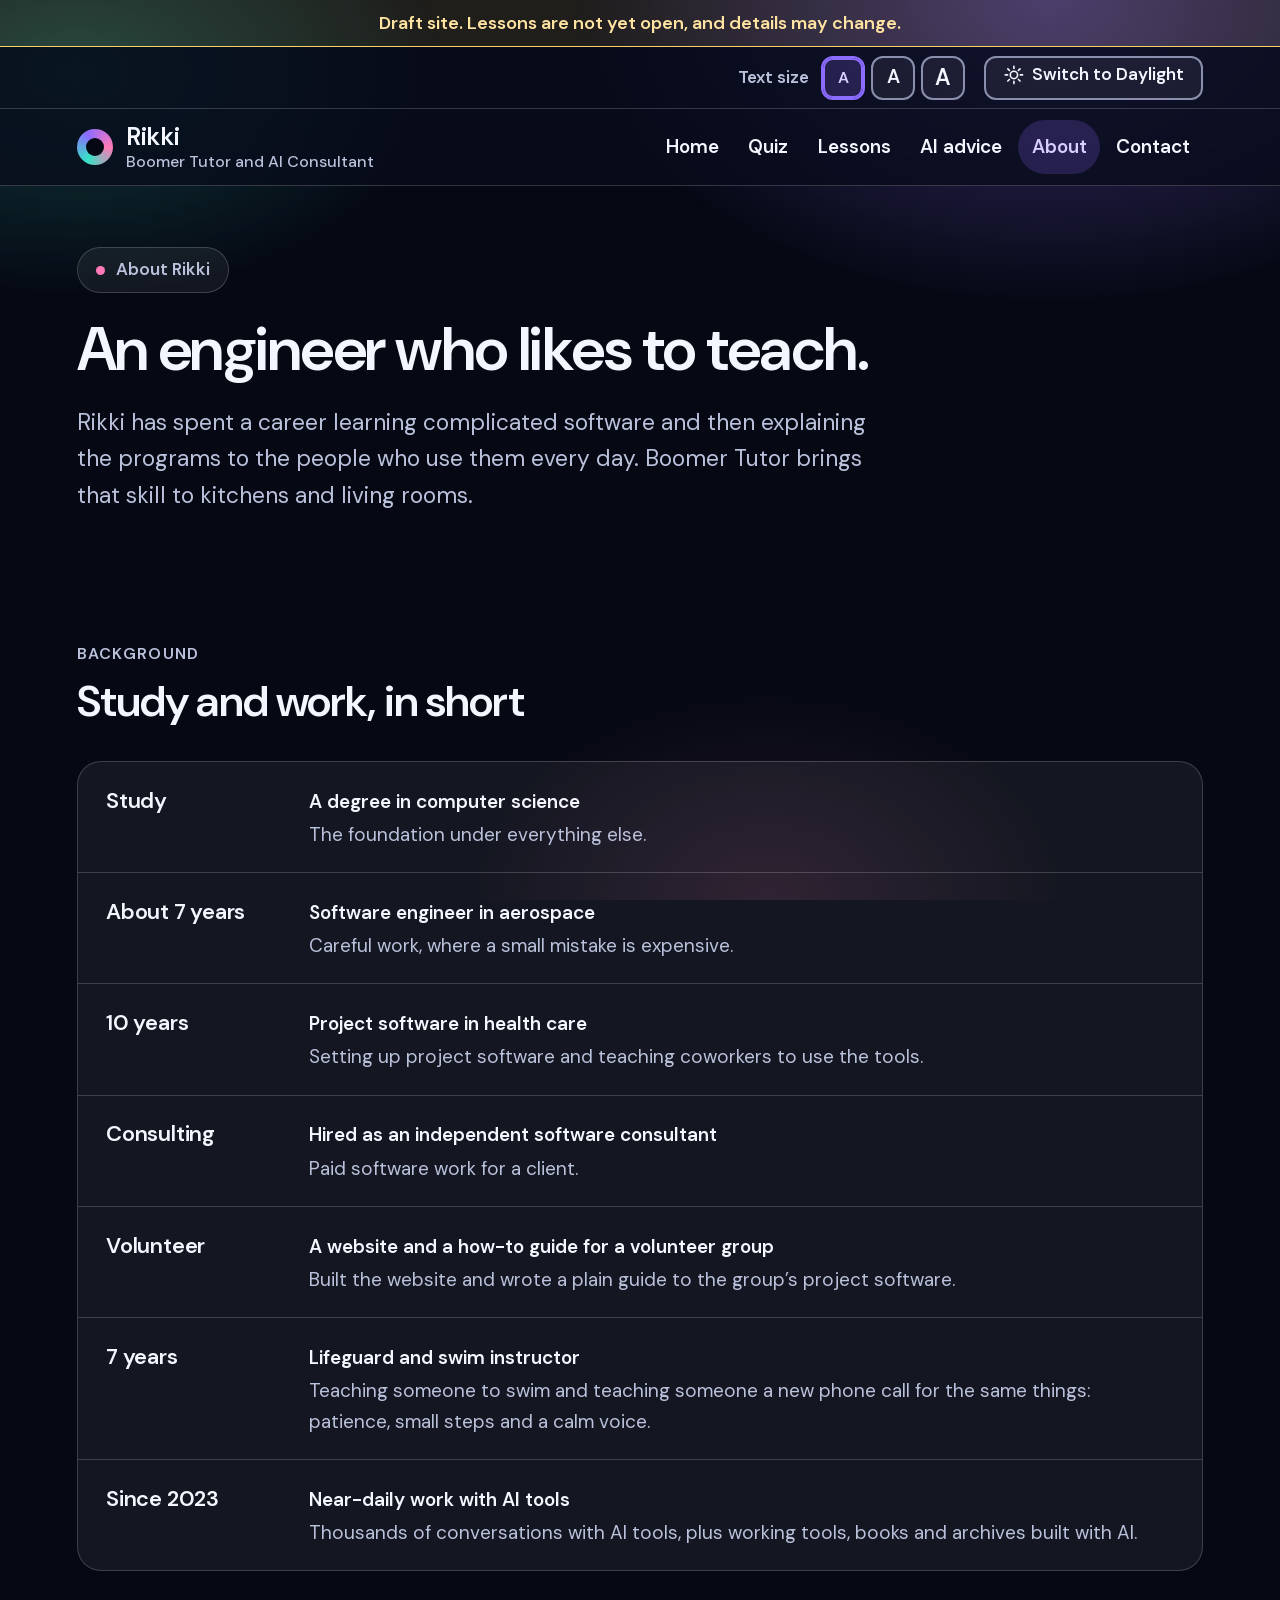
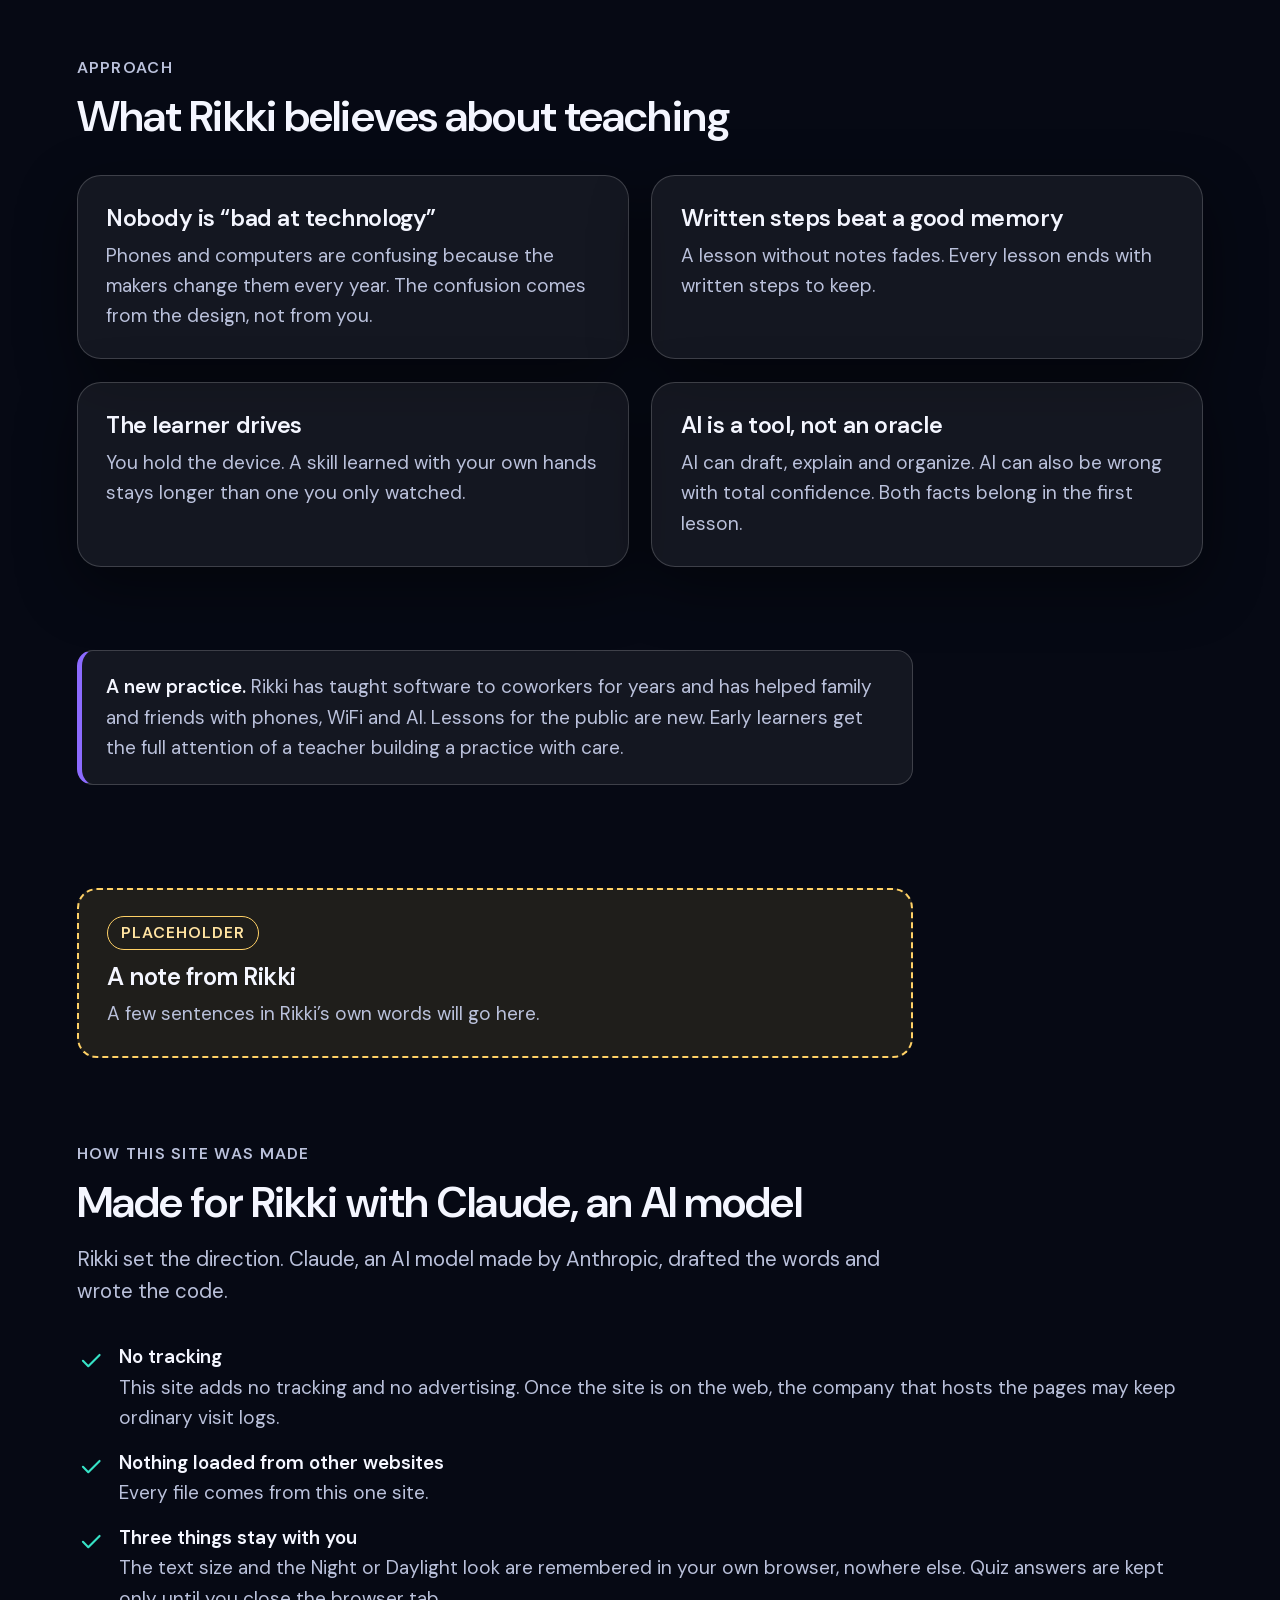
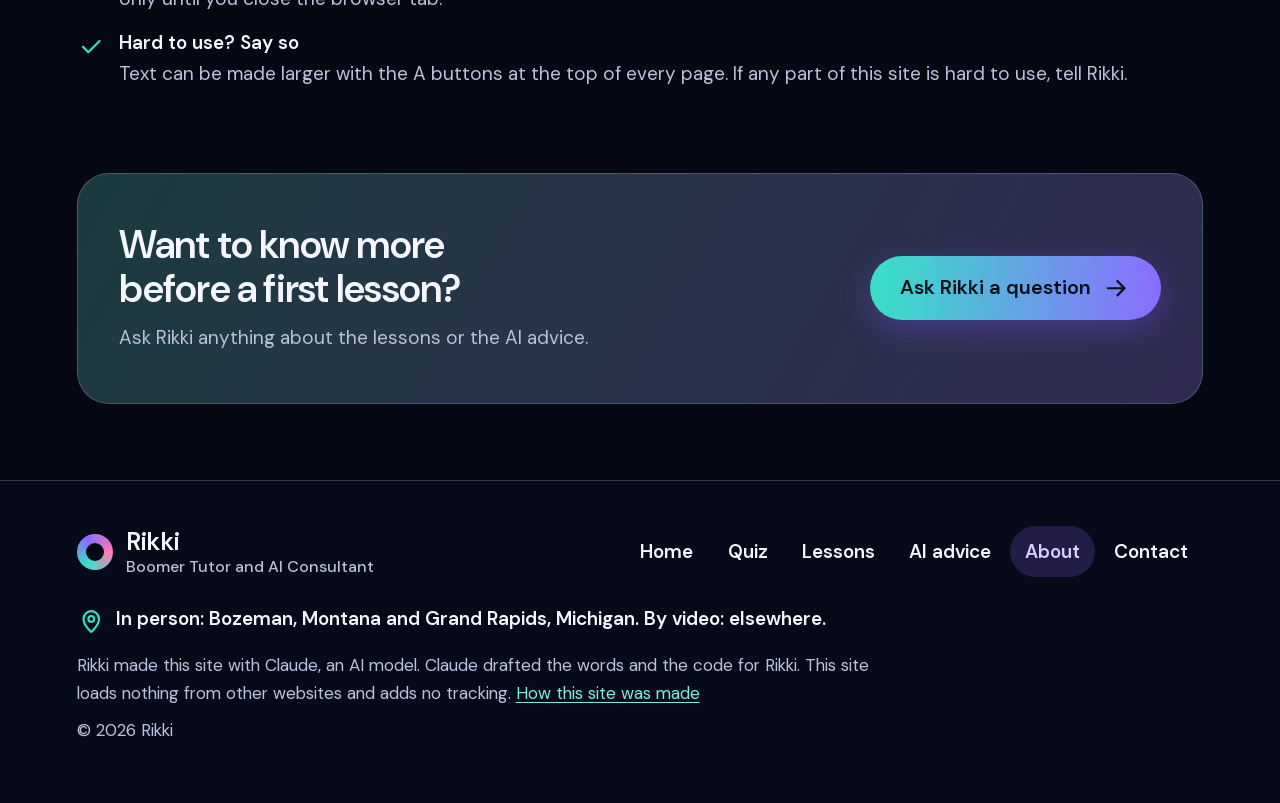
==== about.html @ 79a73625 "Publish the site Co-Authored-By: Claude Fable 5.2 <noreply@anthropic.com>" ====
<!doctype html>
<html lang="en" data-look="night" data-size="1">
<head>
<meta charset="utf-8">
<meta name="viewport" content="width=device-width, initial-scale=1">
<meta name="robots" content="noindex, nofollow">
<meta name="theme-color" content="#060914">
<title>About Rikki · Rikki: Boomer Tutor and AI Consultant</title>
<meta name="description" content="Rikki&#x27;s background: computer science, about seven years as a software engineer in aerospace, ten years with project software in health care, and near-daily work with AI tools since 2023.">
<link rel="icon" href="assets/icon.svg" type="image/svg+xml">
<link rel="stylesheet" href="assets/style.css">
<script>(function(){var r=document.documentElement;r.classList.add("js");try{var l=localStorage.getItem("bt-look"),s=localStorage.getItem("bt-size");if(l==="day"||l==="night")r.setAttribute("data-look",l);if(s==="2"||s==="3")r.setAttribute("data-size",s);}catch(e){}setTimeout(function(){if(!window.btReady||(document.getElementById("quiz")&&!window.btQuizReady)){r.classList.remove("js");}},3000);})();</script>
</head>
<body>
<a class="skip" href="#main">Skip to the main text</a>
<p class="draft-line">Draft site. Lessons are not yet open, and details may change.</p>
<div class="util">
  <div class="wrap">
    <div class="size" role="group" aria-label="Text size">
      <span class="size-cap" aria-hidden="true">Text size</span>
      <button type="button" data-size="1" aria-pressed="true">A<span class="vh"> normal text size</span></button>
      <button type="button" data-size="2" aria-pressed="false">A<span class="vh"> large text size</span></button>
      <button type="button" data-size="3" aria-pressed="false">A<span class="vh"> largest text size</span></button>
    </div>
    <button class="look" type="button">
      <span class="to-day"><svg class="icon" viewBox="0 0 24 24" aria-hidden="true" focusable="false"><circle cx="12" cy="12" r="4"/><path d="M12 2.5v2.5M12 19v2.5M2.5 12H5M19 12h2.5M5.3 5.3 7 7M17 17l1.7 1.7M5.3 18.7 7 17M17 7l1.7-1.7"/></svg><span>Switch to Daylight</span></span>
      <span class="to-night"><svg class="icon" viewBox="0 0 24 24" aria-hidden="true" focusable="false"><path d="M20 14.5A8.5 8.5 0 1 1 9.5 4 7 7 0 0 0 20 14.5z"/></svg><span>Switch to Night</span></span>
    </button>
  </div>
</div>
<header class="nav">
  <div class="wrap">
    <a class="mark" href="index.html"><i aria-hidden="true"></i><span>Rikki<small>Boomer Tutor and AI Consultant</small><span class="vh">, home page</span></span></a>
    <button class="menu-btn" type="button" aria-expanded="false" aria-controls="panel"><svg class="icon" viewBox="0 0 24 24" aria-hidden="true" focusable="false"><path d="M4 7h16M4 12h16M4 17h16"/></svg><span>Menu</span></button>
    <nav class="panel" id="panel" aria-label="Main">
      <a href="index.html">Home</a>
      <a href="quiz.html">Quiz</a>
      <a href="lessons.html">Lessons</a>
      <a href="ai.html">AI advice</a>
      <a href="about.html" aria-current="page">About</a>
      <a href="contact.html">Contact</a>
    </nav>
  </div>
</header>

<main id="main">
<section class="page-hero wrap">
  <span class="eyebrow"><b aria-hidden="true"></b>About Rikki</span>
  <h1>An engineer who likes to teach.</h1>
  <p class="lede">Rikki has spent a career learning complicated software and then explaining the programs to the people who use them every day. Boomer Tutor brings that skill to kitchens and living rooms.</p>
</section>

<section class="section wrap">
  <div class="head">
    <span class="kicker">Background</span>
    <h2>Study and work, in short</h2>
  </div>
  <ul class="rows">
    <li><b>Study</b><span><strong>A degree in computer science</strong>The foundation under everything else.</span></li>
    <li><b>About 7 years</b><span><strong>Software engineer in aerospace</strong>Careful work, where a small mistake is expensive.</span></li>
    <li><b>10 years</b><span><strong>Project software in health care</strong>Setting up project software and teaching coworkers to use the tools.</span></li>
    <li><b>Consulting</b><span><strong>Hired as an independent software consultant</strong>Paid software work for a client.</span></li>
    <li><b>Volunteer</b><span><strong>A website and a how-to guide for a volunteer group</strong>Built the website and wrote a plain guide to the group’s project software.</span></li>
    <li><b>7 years</b><span><strong>Lifeguard and swim instructor</strong>Teaching someone to swim and teaching someone a new phone call for the same things: patience, small steps and a calm voice.</span></li>
    <li><b>Since 2023</b><span><strong>Near-daily work with AI tools</strong>Thousands of conversations with AI tools, plus working tools, books and archives built with AI.</span></li>
  </ul>
</section>

<section class="section wrap">
  <div class="head">
    <span class="kicker">Approach</span>
    <h2>What Rikki believes about teaching</h2>
  </div>
  <div class="grid g2">
    <div class="card"><h3>Nobody is “bad at technology”</h3><p>Phones and computers are confusing because the makers change them every year. The confusion comes from the design, not from you.</p></div>
    <div class="card"><h3>Written steps beat a good memory</h3><p>A lesson without notes fades. Every lesson ends with written steps to keep.</p></div>
    <div class="card"><h3>The learner drives</h3><p>You hold the device. A skill learned with your own hands stays longer than one you only watched.</p></div>
    <div class="card"><h3>AI is a tool, not an oracle</h3><p>AI can draft, explain and organize. AI can also be wrong with total confidence. Both facts belong in the first lesson.</p></div>
  </div>
</section>

<section class="section wrap">
  <p class="note"><strong>A new practice.</strong> Rikki has taught software to coworkers for years and has helped family and friends with phones, WiFi and AI. Lessons for the public are new. Early learners get the full attention of a teacher building a practice with care.</p>
</section>

<section class="section wrap">
  <div class="placeholder">
    <span class="tag">Placeholder</span>
    <h2>A note from Rikki</h2>
    <p>A few sentences in Rikki’s own words will go here.</p>
  </div>
</section>

<section class="section wrap" id="made">
  <div class="head">
    <span class="kicker">How this site was made</span>
    <h2>Made for Rikki with Claude, an AI model</h2>
    <p>Rikki set the direction. Claude, an AI model made by Anthropic, drafted the words and wrote the code.</p>
  </div>
  <ul class="ticks">
    <li><svg class="icon" viewBox="0 0 24 24" aria-hidden="true" focusable="false"><path d="m5 12.5 4.5 4.5L19 7.5"/></svg><div><strong>No tracking</strong><span>This site adds no tracking and no advertising. Once the site is on the web, the company that hosts the pages may keep ordinary visit logs.</span></div></li>
    <li><svg class="icon" viewBox="0 0 24 24" aria-hidden="true" focusable="false"><path d="m5 12.5 4.5 4.5L19 7.5"/></svg><div><strong>Nothing loaded from other websites</strong><span>Every file comes from this one site.</span></div></li>
    <li><svg class="icon" viewBox="0 0 24 24" aria-hidden="true" focusable="false"><path d="m5 12.5 4.5 4.5L19 7.5"/></svg><div><strong>Three things stay with you</strong><span>The text size and the Night or Daylight look are remembered in your own browser, nowhere else. Quiz answers are kept only until you close the browser tab.</span></div></li>
    <li><svg class="icon" viewBox="0 0 24 24" aria-hidden="true" focusable="false"><path d="m5 12.5 4.5 4.5L19 7.5"/></svg><div><strong>Hard to use? Say so</strong><span>Text can be made larger with the A buttons at the top of every page. If any part of this site is hard to use, tell Rikki.</span></div></li>
  </ul>
</section>

<section class="wrap">
  <div class="band">
    <div>
      <h2>Want to know more before a first lesson?</h2>
      <p>Ask Rikki anything about the lessons or the AI advice.</p>
    </div>
    <a class="btn primary" href="contact.html">Ask Rikki a question <svg class="icon" viewBox="0 0 24 24" aria-hidden="true" focusable="false"><path d="M5 12h14M13 6l6 6-6 6"/></svg></a>
  </div>
</section>
</main>

<footer class="foot">
  <div class="wrap">
    <div class="foot-top">
      <a class="mark" href="index.html"><i aria-hidden="true"></i><span>Rikki<small>Boomer Tutor and AI Consultant</small><span class="vh">, home page</span></span></a>
      <nav aria-label="Footer">
        <a href="index.html">Home</a>
        <a href="quiz.html">Quiz</a>
        <a href="lessons.html">Lessons</a>
        <a href="ai.html">AI advice</a>
        <a href="about.html" aria-current="page">About</a>
        <a href="contact.html">Contact</a>
      </nav>
    </div>
    <p class="places"><svg class="icon" viewBox="0 0 24 24" aria-hidden="true" focusable="false"><path d="M12 21s-6.5-5.6-6.5-11a6.5 6.5 0 0 1 13 0c0 5.4-6.5 11-6.5 11z"/><circle cx="12" cy="10" r="2.4"/></svg><span>In person: Bozeman, Montana and Grand Rapids, Michigan. By video: elsewhere.</span></p>
    <p class="made">Rikki made this site with Claude, an AI model. Claude drafted the words and the code for Rikki.
    This site loads nothing from other websites and adds no tracking. <a href="about.html#made">How this site was made</a></p>
    <p class="made">&copy; 2026 Rikki</p>
  </div>
</footer>
<script src="assets/site.js"></script>
</body>
</html>
---- assets/style.css ----
/* Rikki: Boomer Tutor and AI Consultant. Written by Claude for Rikki, 2026-11-16; reworked after the review of the same day.
   The DM Sans file holds weights 400 to 600; the Source Serif 4 file holds 400 to 700. No rule asks for more. */
@font-face{font-family:"DM Sans";src:url("fonts/dm-sans.woff") format("woff");font-weight:400 600;font-display:swap}
@font-face{font-family:"Source Serif 4";src:url("fonts/source-serif-4.woff") format("woff");font-weight:400 700;font-display:swap}

*{box-sizing:border-box}
/* Percent, not pixels: the reader's own browser text setting still counts. 118.75% of 16 is 19. */
html{font-size:118.75%;-webkit-text-size-adjust:100%}
html[data-size="2"]{font-size:137.5%}
html[data-size="3"]{font-size:156.25%}

/* Night look (opens first) */
html[data-look="night"]{
  --bg:#060914;--ink:#F4F6FF;--muted:#BAC1DB;--card:rgba(255,255,255,.06);--card2:rgba(255,255,255,.10);
  --solid:#0E1328;--line:rgba(255,255,255,.18);--edge:#8A90AB;--acc1:#36E2C6;--acc2:#8C6BFF;--acc3:#FF7AB8;--btn-ink:#06101A;
  --link:#7FEBDA;--chip:rgba(140,107,255,.20);--chip-ink:#D9CFFF;
  --wash:radial-gradient(60% 55% at 82% 0%,rgba(140,107,255,.38),transparent 62%),
         radial-gradient(48% 42% at 6% 8%,rgba(54,226,198,.22),transparent 60%),
         radial-gradient(40% 40% at 60% 100%,rgba(255,122,184,.12),transparent 60%);
  --shadow:0 20px 60px rgba(0,0,0,.45);--nav:rgba(8,12,28,.78);--focus:#FFD166;
  --warn-bg:rgba(255,209,102,.10);--warn-line:#FFD166;--warn-ink:#FFE3A1;
  --alert-bg:rgba(255,122,184,.12);--alert-line:#FF7AB8;
  color-scheme:dark;
}
/* Daylight look */
html[data-look="day"]{
  --bg:#F5F6FB;--ink:#0C1126;--muted:#454C6B;--card:#FFFFFF;--card2:#FFFFFF;
  --solid:#FFFFFF;--line:#D5DAEA;--edge:#6B7392;--acc1:#1F4DFF;--acc2:#7A3DFF;--acc3:#00857A;--btn-ink:#FFFFFF;
  --link:#1F3FD6;--chip:#ECE8FF;--chip-ink:#4A22B8;
  --wash:radial-gradient(60% 55% at 86% -6%,rgba(122,61,255,.20),transparent 62%),
         radial-gradient(46% 42% at 4% 0%,rgba(31,77,255,.14),transparent 60%),
         radial-gradient(40% 40% at 55% 100%,rgba(0,133,122,.10),transparent 60%);
  --shadow:0 18px 50px rgba(28,39,90,.12);--nav:rgba(255,255,255,.86);--focus:#B4004E;
  --warn-bg:#FFF6DA;--warn-line:#8F6A00;--warn-ink:#5C4300;
  --alert-bg:#FFECF3;--alert-line:#B4004E;
  color-scheme:light;
}

body{margin:0;min-height:100vh;display:flex;flex-direction:column;font-family:"DM Sans",system-ui,-apple-system,"Segoe UI",Roboto,sans-serif;
  font-synthesis:style;color:var(--ink);background:var(--bg);line-height:1.6;-webkit-font-smoothing:antialiased;overflow-wrap:break-word}
/* The coloured glow sits on a layer of its own, pinned to the window. This works on iPhones and iPads too. */
body::before{content:"";position:fixed;top:0;right:0;bottom:0;left:0;z-index:-1;background:var(--wash);pointer-events:none}
main{flex:1 0 auto}
img,svg{max-width:100%}
a{color:var(--link);text-underline-offset:.18em;text-decoration-thickness:.08em}
a:hover{text-decoration-thickness:.14em}
:focus{outline:3px solid var(--focus);outline-offset:3px;border-radius:8px}
:focus:not(:focus-visible){outline:none}
:focus-visible{outline:3px solid var(--focus);outline-offset:3px;border-radius:8px}
h1,h2,h3,h4{letter-spacing:-.02em;line-height:1.15;margin:0;font-weight:600;text-wrap:balance}
b,strong{font-weight:600}
p{margin:0 0 1rem}
ul,ol{margin:0;padding:0}
.wrap{width:100%;max-width:1180px;margin:0 auto;padding-left:1.4rem;padding-right:1.4rem}
.icon{width:1.5rem;height:1.5rem;fill:none;stroke:currentColor;stroke-width:1.8;stroke-linecap:round;stroke-linejoin:round;flex:none}
.vh{position:absolute;width:1px;height:1px;margin:-1px;padding:0;overflow:hidden;clip:rect(0 0 0 0);white-space:nowrap;border:0}
.skip{position:absolute;left:-999px;top:0;background:var(--solid);color:var(--ink);padding:.8rem 1.2rem;border-radius:0 0 12px 0;z-index:20;font-weight:600}
.skip:focus{left:0}
/* Gradient words. The plain colour comes first, so the words survive wherever the gradient cannot be drawn. */
.grad{color:var(--acc2)}
@supports ((-webkit-background-clip:text) or (background-clip:text)){
  .grad{background:linear-gradient(95deg,var(--acc1),var(--acc2) 55%,var(--acc3));-webkit-background-clip:text;background-clip:text;color:transparent}
}

/* Draft line, shown while Rikki has not yet read and approved the words. Remove the line in build.py to drop the strip. */
.draft-line{margin:0;text-align:center;font-weight:600;font-size:.95rem;padding:.45rem 1rem;background:var(--warn-bg);color:var(--warn-ink);border-bottom:1px solid var(--warn-line)}

/* Top strip: text size and look. Always in view at the top of every page, on every device. */
.util{border-bottom:1px solid var(--line);background:var(--nav)}
.util .wrap{display:flex;align-items:center;justify-content:flex-end;gap:.5rem 1rem;flex-wrap:wrap;padding-top:.45rem;padding-bottom:.45rem}
html:not(.js) .util{display:none}
.size{display:flex;align-items:center;gap:.3rem}
.size-cap{font-size:.9rem;font-weight:600;color:var(--muted);margin-right:.35rem}
.size button,.look,.menu-btn{font:inherit;font-weight:600;color:var(--ink);background:var(--card);border:2px solid var(--edge);border-radius:12px;min-width:44px;min-height:44px;cursor:pointer}
.size button:nth-of-type(1){font-size:.84rem}.size button:nth-of-type(2){font-size:1rem}.size button:nth-of-type(3){font-size:1.18rem}
.size button[aria-pressed="true"]{border-color:var(--acc2);box-shadow:0 0 0 2px var(--acc2) inset;background:var(--chip);color:var(--chip-ink)}
.look{padding:0 .9rem;font-size:.9rem}
.look>span{display:none;align-items:center;gap:.4rem}
.look .icon,.menu-btn .icon{width:1.15rem;height:1.15rem}
html[data-look="night"] .look .to-day,html[data-look="day"] .look .to-night{display:inline-flex}

/* Header with the name and the menu */
header.nav{z-index:10;background:var(--nav);border-bottom:1px solid var(--line)}
header.nav .wrap{display:flex;align-items:center;gap:.6rem 1rem;min-height:76px;flex-wrap:wrap;padding-top:.5rem;padding-bottom:.5rem}
.mark{display:flex;align-items:center;gap:.7rem;font-weight:600;font-size:1.3rem;text-decoration:none;color:var(--ink);letter-spacing:-.01em;line-height:1.1}
.mark i{width:36px;height:36px;border-radius:50%;background:var(--acc2);background:conic-gradient(from 210deg,var(--acc1),var(--acc2),var(--acc3),var(--acc1));display:block;position:relative;flex:none}
.mark i::after{content:"";position:absolute;top:9px;right:9px;bottom:9px;left:9px;border-radius:50%;background:var(--bg)}
.mark small{display:block;font-size:.84rem;font-weight:500;color:var(--muted);letter-spacing:0;margin-top:.15rem}
.menu-btn{display:none;margin-left:auto;padding:0 .9rem;align-items:center;gap:.45rem;font-size:1rem}
.panel{margin-left:auto;display:flex;gap:.15rem;flex-wrap:wrap}
.panel a{text-decoration:none;color:var(--ink);font-weight:600;padding:.6rem .7rem;border-radius:999px;min-height:44px;display:inline-flex;align-items:center}
.panel a:hover{background:var(--card2);box-shadow:inset 0 0 0 1px var(--line)}
.panel a[aria-current="page"]{background:var(--chip);color:var(--chip-ink)}
/* The header stays pinned only on wide, tall screens. On phones and tablets the header scrolls with the page,
   so an open menu can always be scrolled to the end. */
@media (min-width:941px) and (min-height:521px){
  html{scroll-padding-top:6rem}
  header.nav{position:-webkit-sticky;position:sticky;top:0;backdrop-filter:blur(14px);-webkit-backdrop-filter:blur(14px)}
}

/* Buttons */
.btn{display:inline-flex;align-items:center;gap:.55rem;min-height:58px;padding:.85rem 1.6rem;border-radius:999px;font-weight:600;font-size:1.05rem;text-decoration:none;color:var(--ink);transition:transform .15s ease,box-shadow .15s ease}
.btn.primary{background:var(--acc2);background:linear-gradient(95deg,var(--acc1),var(--acc2));color:var(--btn-ink);box-shadow:0 10px 30px rgba(120,90,255,.32)}
.btn.ghost{border:2px solid var(--edge);background:var(--card)}
.cta{display:flex;gap:.9rem;flex-wrap:wrap}
@media (hover:hover){.btn:hover{transform:translateY(-2px)}}

/* Home hero */
.hero{display:grid;grid-template-columns:1.15fr .85fr;gap:2.5rem;align-items:center;padding-top:3.4rem;padding-bottom:3rem}
.hero>*{min-width:0}
.eyebrow{display:inline-flex;gap:.6rem;align-items:center;font-size:.9rem;font-weight:600;color:var(--muted);border:1px solid var(--line);background:var(--card);padding:.45rem .95rem;border-radius:999px}
.eyebrow b{width:9px;height:9px;border-radius:50%;background:var(--acc3);flex:none}
.hero h1{font-size:clamp(2.5rem,6vw,4.5rem);line-height:1.04;letter-spacing:-.03em;margin:1.3rem 0 1.1rem}
.lede{font-size:1.2rem;color:var(--muted);max-width:36rem;margin:0 0 1.9rem}
.proof{display:grid;grid-template-columns:repeat(3,minmax(0,1fr));gap:1.4rem;margin-top:2.3rem;list-style:none;max-width:38rem}
.proof li{font-size:.9rem;color:var(--muted);line-height:1.35}
.proof strong{display:block;font-size:1.6rem;color:var(--ink);letter-spacing:-.02em;line-height:1.1;margin-bottom:.2rem}
.orbit{width:100%;max-width:520px;justify-self:center}
.orbit .ring{fill:none;stroke:var(--edge);stroke-width:1.5;opacity:.7}
.orbit .pill rect{fill:var(--solid);stroke:var(--edge);stroke-width:1.5}
.orbit .pill text{fill:var(--ink);font:600 23px "DM Sans",system-ui,sans-serif;text-anchor:middle;dominant-baseline:central}
.orbit .you text{fill:var(--btn-ink);font:600 26px "DM Sans",system-ui,sans-serif;text-anchor:middle;dominant-baseline:central}
html[data-look="day"] .orbit .pill rect{filter:drop-shadow(0 6px 14px rgba(28,39,90,.12))}

/* Inner page hero */
.page-hero{padding-top:3.2rem;padding-bottom:1.6rem}
.page-hero h1{font-size:clamp(2.1rem,4.8vw,3.4rem);letter-spacing:-.025em;margin:1.1rem 0 1rem;max-width:24ch}
.page-hero .lede{max-width:42rem}

/* Sections */
.section{padding-top:3.2rem;padding-bottom:1.2rem}
.head{max-width:44rem;margin-bottom:1.8rem}
.kicker{font-weight:600;letter-spacing:.08em;text-transform:uppercase;font-size:.84rem;color:var(--muted);display:block;margin-bottom:.55rem}
.head h2{font-size:clamp(1.7rem,3.4vw,2.4rem)}
.head p{color:var(--muted);font-size:1.08rem;margin:.8rem 0 0}

.grid{display:grid;gap:1.2rem;list-style:none}
.g2{grid-template-columns:repeat(2,minmax(0,1fr))}
.g3{grid-template-columns:repeat(3,minmax(0,1fr))}
.g4{grid-template-columns:repeat(4,minmax(0,1fr))}
.card{position:relative;border:1px solid var(--line);background:var(--card);border-radius:24px;padding:1.5rem 1.5rem 1.4rem;box-shadow:var(--shadow)}
.card h3{font-size:1.22rem;margin:0 0 .5rem}
.card p{color:var(--muted);margin:0 0 .7rem}
.card p:last-child{margin-bottom:0}
.card ul{list-style:none;color:var(--muted)}
.card ul li{position:relative;padding-left:1.25rem;margin:.35rem 0}
.card ul li::before{content:"";position:absolute;left:.1rem;top:.62em;width:.5rem;height:.5rem;border-radius:50%;background:var(--acc2)}
.chip{display:inline-flex;align-items:center;justify-content:center;width:3rem;height:3rem;border-radius:16px;background:var(--chip);color:var(--chip-ink);margin-bottom:1rem}
a.card{display:flex;flex-direction:column;text-decoration:none;color:var(--ink);transition:transform .15s ease,border-color .15s ease}
a.card .go{margin-top:auto;padding-top:.6rem}
@media (hover:hover){a.card:hover{transform:translateY(-3px);border-color:var(--acc2)}}
.go{font-weight:600;display:inline-flex;gap:.4rem;align-items:center;color:var(--ink)}
.go .icon{width:1.1rem;height:1.1rem}
:target{scroll-margin-top:100px}
.card:target{border-color:var(--acc2);box-shadow:0 0 0 3px var(--acc2),var(--shadow)}

/* Two doors on the home page */
.doors{display:grid;grid-template-columns:1fr 1fr;gap:1.4rem;padding-top:1rem;padding-bottom:1rem}
.door{border-radius:28px;padding:2rem 2rem 1.8rem;overflow:hidden}
.door::before{content:"";position:absolute;left:0;top:0;right:0;height:5px;background:linear-gradient(90deg,var(--acc1),var(--acc2))}
.door.two::before{background:linear-gradient(90deg,var(--acc2),var(--acc3))}
.door h2{font-size:1.7rem;margin:.2rem 0 .6rem}
.door p{color:var(--muted);margin:0 0 1.2rem}

/* Numbered steps */
.steps{counter-reset:s;display:grid;grid-template-columns:repeat(3,minmax(0,1fr));gap:1.2rem;list-style:none}
.steps.four{grid-template-columns:repeat(4,minmax(0,1fr))}
.steps li{counter-increment:s;border:1px solid var(--line);background:var(--card);border-radius:24px;padding:1.5rem;position:relative}
.steps li::before{content:counter(s);display:flex;align-items:center;justify-content:center;width:2.6rem;height:2.6rem;border-radius:50%;font-weight:600;font-size:1.15rem;background:var(--acc2);background:linear-gradient(135deg,var(--acc1),var(--acc2));color:var(--btn-ink);margin-bottom:1rem}
.steps h3{font-size:1.2rem;margin-bottom:.45rem}
.steps p{color:var(--muted);margin:0}

/* Split feature */
.split{display:grid;grid-template-columns:1fr 1fr;gap:2.2rem;align-items:center}
.split>*{min-width:0}
.split.top{align-items:start}
.split h2{font-size:clamp(1.6rem,3.2vw,2.2rem);margin-bottom:.9rem}
.split p{color:var(--muted)}
/* The sample instruction sheet: real text, in the large type the lessons promise */
.sheet{background:#FFFDF6;color:#1B1B1B;border-radius:14px;padding:1.6rem 1.7rem;box-shadow:var(--shadow);transform:rotate(-1.2deg);max-width:27rem;justify-self:center;border:1px solid #E5DFCB;margin:0}
.sheet .sheet-title{font-size:1.35rem;font-weight:600;margin:0 0 .2rem;color:#1B1B1B;letter-spacing:-.01em;line-height:1.2}
.sheet .sheet-note{color:#5A564B;display:block;margin:0 0 .9rem;font-size:.84rem}
.sheet ol{list-style:none;counter-reset:n}
.sheet ol li{counter-increment:n;display:flex;gap:.8rem;align-items:flex-start;font-size:1.25rem;margin:.75rem 0;line-height:1.3;font-weight:500}
.sheet ol li::before{content:counter(n);flex:none;width:2rem;height:2rem;border-radius:50%;border:2px solid #1B1B1B;display:flex;align-items:center;justify-content:center;font-weight:600;font-size:1rem}
.sheet b{background:#D9F5EE;padding:0 .3rem;border-radius:5px;font-weight:600}
.sheet b.red{background:#C62828;color:#FFFFFF}

/* Check and cross lists */
.ticks{list-style:none;display:grid;gap:.75rem}
.ticks li{display:flex;gap:.75rem;align-items:flex-start}
.ticks .icon{margin-top:.2rem;color:var(--acc1)}
html[data-look="day"] .ticks .icon{color:var(--acc3)}
.ticks.no .icon{color:var(--acc3)}
html[data-look="day"] .ticks.no .icon{color:#B4004E}
.ticks strong{display:block}
.ticks span{color:var(--muted)}

/* Background rows on the About page */
.rows{list-style:none;border:1px solid var(--line);border-radius:24px;overflow:hidden;background:var(--card)}
.rows li{display:grid;grid-template-columns:9.5rem 1fr;gap:1.2rem;padding:1.15rem 1.5rem;border-top:1px solid var(--line);align-items:baseline}
.rows li:first-child{border-top:0}
.rows b{font-size:1.15rem;letter-spacing:-.01em}
.rows span{color:var(--muted)}
.rows span strong{color:var(--ink);display:block;margin-bottom:.15rem}

/* Questions and answers, shown open. No taps needed. */
.faq{display:grid;gap:.8rem;max-width:44rem}
.faq div{border:1px solid var(--line);background:var(--card);border-radius:18px;padding:1.1rem 1.3rem}
.faq h3{font-size:1.1rem;margin:0 0 .4rem}
.faq p{color:var(--muted);margin:0}

/* Notes */
.note{border:1px solid var(--line);border-left:5px solid var(--acc2);background:var(--card);border-radius:16px;padding:1.1rem 1.3rem;color:var(--muted);max-width:44rem}
.note strong{color:var(--ink)}
.note.gap{margin-top:1.2rem}
.placeholder{border:2px dashed var(--warn-line);background:var(--warn-bg);border-radius:20px;padding:1.4rem 1.5rem;max-width:44rem}
.placeholder .tag{display:inline-block;font-size:.84rem;font-weight:600;letter-spacing:.06em;text-transform:uppercase;color:var(--warn-ink);border:1.5px solid var(--warn-line);border-radius:999px;padding:.15rem .7rem;margin-bottom:.7rem}
.placeholder h2,.placeholder h3{font-size:1.3rem;margin-bottom:.4rem}
.placeholder p{margin:0;color:var(--muted)}
.alert{border:2px solid var(--alert-line);background:var(--alert-bg);border-radius:20px;padding:1.4rem 1.5rem;max-width:44rem}
.alert h2,.alert h3{font-size:1.35rem;margin-bottom:.6rem;display:flex;gap:.6rem;align-items:center}
.alert .icon{color:var(--alert-line)}
.alert ul{list-style:none;display:grid;gap:.6rem}
.alert li{position:relative;padding-left:1.3rem}
.alert li::before{content:"";position:absolute;left:.1rem;top:.62em;width:.55rem;height:.55rem;border-radius:50%;background:var(--alert-line)}
.alert p{margin:.8rem 0 0;color:var(--muted)}

/* Closing band */
.band{margin-top:3.2rem;margin-bottom:4rem;border-radius:32px;padding:2.6rem 2.2rem;border:1px solid var(--line);background:var(--card);
  display:flex;align-items:center;justify-content:space-between;gap:1.6rem;flex-wrap:wrap}
@supports (background:color-mix(in srgb,red 10%,transparent)){
  .band{background:linear-gradient(120deg,color-mix(in srgb,var(--acc1) 18%,transparent),color-mix(in srgb,var(--acc2) 22%,transparent)),var(--card)}
}
.band h2{font-size:clamp(1.5rem,3vw,2.1rem);max-width:24ch}
.band p{color:var(--muted);margin:.6rem 0 0;max-width:34rem}

/* Footer */
.foot{border-top:1px solid var(--line);background:var(--nav);padding:2.4rem 0 2.6rem}
.foot-top{display:flex;justify-content:space-between;align-items:center;gap:1.2rem;flex-wrap:wrap;margin-bottom:1.4rem}
.foot nav{display:flex;gap:.2rem;flex-wrap:wrap}
.foot nav a{color:var(--ink);font-weight:600;text-decoration:none;padding:.55rem .8rem;border-radius:999px;min-height:44px;display:inline-flex;align-items:center}
.foot nav a:hover{background:var(--card2)}
.foot nav a[aria-current="page"]{background:var(--chip);color:var(--chip-ink)}
.places{display:flex;gap:.6rem;align-items:flex-start;font-weight:600;margin-bottom:.9rem}
.places .icon{margin-top:.15rem;color:var(--acc1)}
html[data-look="day"] .places .icon{color:var(--acc2)}
.made{font-size:.9rem;color:var(--muted);max-width:44rem;margin-bottom:.5rem}

@media (prefers-reduced-motion:reduce){.btn,a.card{transition:none}}
@media (forced-colors:active){
  .size button[aria-pressed="true"],.ans[aria-pressed="true"]{outline:3px solid Highlight;outline-offset:-5px}
  .track i{background:Highlight}
  .mark i{border:6px solid CanvasText;background:none}
  .mark i::after{display:none}
}

/* Narrower screens */
@media (max-width:1080px){
  .g4{grid-template-columns:repeat(2,minmax(0,1fr))}
  .steps.four{grid-template-columns:repeat(2,minmax(0,1fr))}
}
@media (max-width:940px){
  html.js .menu-btn{display:inline-flex}
  html.js .panel{display:none;width:100%;margin:0;padding:.4rem 0 .8rem;flex-direction:column;align-items:stretch}
  html.js .panel.open{display:flex}
  html.js .panel a{font-size:1.15rem;padding:.8rem 1rem;border-radius:14px;border:2px solid var(--edge);background:var(--card);margin:.2rem 0}
  html.js .panel a[aria-current="page"]{background:var(--chip);color:var(--chip-ink);border-color:var(--acc2);border-left-width:9px}
  .hero{grid-template-columns:1fr;padding-top:2.4rem}
  .orbit{max-width:360px}
  .g3,.split{grid-template-columns:1fr}
  .rows li{grid-template-columns:1fr;gap:.2rem}
  .band{padding:2rem 1.4rem}
  .split .sheet{transform:none}
}
@media (max-width:700px){
  .doors,.g2,.steps{grid-template-columns:1fr}
}
@media (max-width:560px){
  .g4,.steps.four{grid-template-columns:1fr}
  .proof{grid-template-columns:1fr;gap:.9rem}
  .proof strong{font-size:1.3rem}
  .mark{font-size:1.2rem;flex:1 1 0;min-width:0}
  .mark small{font-size:.84rem}
  html:not(.js) .mark{flex:0 0 100%}
  .menu-btn{flex:none}
  .btn{width:100%;justify-content:center}
  .wrap{padding-left:1.1rem;padding-right:1.1rem}
  .util .wrap{justify-content:space-between}
  .eyebrow{border-radius:18px}
}
@media (max-width:360px){
  .hero h1{font-size:min(2.5rem,11vw)}
  .size-cap{display:none}
}

/* ---------- The yes-or-no quiz (magazine style) ---------- */
.serif{font-family:"Source Serif 4",Georgia,"Times New Roman",serif;letter-spacing:-.015em}
.badge{flex:none;width:6.4rem;height:6.4rem;border-radius:50%;display:flex;align-items:center;justify-content:center;text-align:center;
  font-weight:600;line-height:1.1;font-size:1.02rem;background:var(--acc3);color:#0B0B12;transform:rotate(10deg);box-shadow:var(--shadow)}
html[data-look="day"] .badge{background:#FFD23F}
.strip{display:flex;gap:.3rem 1.3rem;flex-wrap:wrap;align-items:baseline;font-size:.84rem;font-weight:600;letter-spacing:.1em;text-transform:uppercase;color:var(--muted);
  border-top:3px solid var(--ink);border-bottom:1px solid var(--line);padding:.6rem 0;margin:0 0 1.5rem}
.strip h1{font:inherit;letter-spacing:inherit;color:var(--ink);margin:0}
.print-head{display:none}

.quiz{max-width:860px;padding-top:1.5rem;padding-bottom:3rem;scroll-margin-top:.4rem}
.cover-title{font-size:clamp(2.6rem,9.5vw,4.8rem);line-height:1.02;font-weight:700;margin:0 0 1.2rem;max-width:11ch}
.cover-row{display:flex;gap:1.2rem;align-items:center;margin-bottom:1.5rem}
.cover-row .lede{margin:0;font-size:1.2rem}
.cover-lines{list-style:none;font-weight:600;margin:0 0 1.4rem;display:grid;gap:.25rem}
.cover-lines li::before{content:"\25B8";color:var(--acc3);margin-right:.5rem}
.cover-pick{font-weight:600;font-size:1.15rem;margin:0 0 .8rem}
.doors2{display:grid;grid-template-columns:1fr 1fr;gap:.9rem}
.door-btn{font:inherit;text-align:left;cursor:pointer;display:flex;gap:.9rem;align-items:flex-start;min-height:6.2rem;padding:1.1rem 1.2rem;border-radius:22px;
  border:2px solid var(--edge);background:var(--solid);color:var(--ink);touch-action:manipulation}
.door-btn .icon{width:2rem;height:2rem;margin-top:.15rem;color:var(--acc1)}
html[data-look="day"] .door-btn .icon{color:var(--acc2)}
.door-btn strong{display:block;font-size:1.25rem;line-height:1.2;margin-bottom:.25rem}
.door-btn span span{display:block;color:var(--muted);font-size:1rem;line-height:1.4}
.door-btn:active{transform:scale(.98)}
.cover-note{color:var(--muted);margin:1.1rem 0 0}
.quiz-cover .note{margin-top:1.4rem}
.list-head{font-size:1.6rem;font-weight:700;margin:2rem 0 1rem}

.quiz-bar{display:grid;grid-template-columns:auto 1fr;gap:.7rem 1rem;align-items:center;margin-bottom:1.1rem}
.back{font:inherit;font-weight:600;color:var(--ink);background:var(--card);border:2px solid var(--edge);border-radius:999px;min-height:48px;
  padding:0 1.2rem 0 .8rem;display:inline-flex;gap:.4rem;align-items:center;cursor:pointer;touch-action:manipulation}
.back .icon{width:1.2rem;height:1.2rem}
.track{height:12px;border-radius:99px;background:var(--card2);border:2px solid var(--edge);overflow:hidden}
.track i{display:block;height:100%;width:0;background:var(--acc2);background:linear-gradient(90deg,var(--acc1),var(--acc2));border-radius:99px}

.quiz-qs{list-style:none}
.q{position:relative;overflow:hidden;border:1px solid var(--line);background:var(--card);border-radius:28px;padding:2rem 1.7rem 1.8rem;
  box-shadow:var(--shadow);margin-bottom:1rem}
.q::before{content:"";position:absolute;left:0;top:0;right:0;height:6px;background:linear-gradient(90deg,var(--acc1),var(--acc2),var(--acc3))}
.q-title{font-size:clamp(1.75rem,5.8vw,2.7rem);line-height:1.14;font-weight:700;margin:0 0 1rem}
.q-num{display:block;font-style:italic;font-size:1.2rem;font-weight:600;line-height:1.3;letter-spacing:0;margin:0 0 .7rem;color:var(--link)}
.q-title:focus,.type h2:focus,.alert h2:focus{outline:none}
.q-sub{font-size:1.15rem;color:var(--muted);margin:0;max-width:34rem}
.q-if{margin:1.1rem 0 0;font-weight:600}

/* Yes and No carry equal weight. Colour marks only an answer already given. */
.answers{display:grid;grid-template-columns:1fr 1fr;gap:.6rem .9rem;position:-webkit-sticky;position:sticky;bottom:0;z-index:3;
  padding:.6rem 0 1rem}
.quiz.flow .answers{position:static}
@media (max-height:520px){.answers{position:static}}
.unsure{margin:.2rem 0 0;color:var(--muted);font-size:1rem;text-align:center}
.ans{font:inherit;font-weight:600;font-size:1.7rem;min-height:5.2rem;border-radius:24px;cursor:pointer;display:flex;flex-wrap:wrap;align-items:center;justify-content:center;
  gap:.2rem .7rem;border:3px solid var(--edge);color:var(--ink);background:var(--solid);touch-action:manipulation;padding:.5rem .6rem}
.ans .icon{width:2rem;height:2rem;stroke-width:2.6}
.ans .said{display:none;flex-basis:100%;text-align:center;font-size:.9rem;font-weight:600}
.ans[aria-pressed="true"]{background:var(--acc2);background:linear-gradient(95deg,var(--acc1),var(--acc2));color:var(--btn-ink);border-color:transparent}
.ans[aria-pressed="true"] .said{display:block}
.ans:active{transform:scale(.97)}
@media (prefers-reduced-motion:no-preference){
  html.js .q.on{animation:qin .22s ease-out}
  @keyframes qin{from{opacity:.25;transform:translateX(14px)}to{opacity:1;transform:none}}
}

.type h2{font-size:clamp(2.1rem,7.5vw,3.5rem);line-height:1.05;font-weight:700;margin:0 0 1rem}
.type p{font-size:1.2rem;color:var(--muted);max-width:38rem}
.quiz-result .alert{margin-bottom:2rem}
.plan-head,.answers-head{font-size:1.35rem;margin:2.2rem 0 1rem}
.plan{list-style:none;counter-reset:p;display:grid;gap:.9rem}
.plan li.lesson{counter-increment:p;display:grid;grid-template-columns:auto 1fr;gap:1.1rem;align-items:start;border:1px solid var(--line);background:var(--card);
  border-radius:22px;padding:1.3rem 1.4rem;break-inside:avoid}
.plan li.lesson::before{content:counter(p);display:flex;align-items:center;justify-content:center;width:2.7rem;height:2.7rem;border-radius:50%;font-weight:600;
  font-size:1.2rem;background:var(--acc2);background:linear-gradient(135deg,var(--acc1),var(--acc2));color:var(--btn-ink)}
.plan h4{font-size:1.25rem;margin:0 0 .3rem;letter-spacing:-.015em}
.plan p{color:var(--muted);margin:0 0 .5rem}
.plan a{font-weight:600}
.later-head{font-weight:600;font-size:1.15rem;color:var(--muted);margin:.8rem 0 0}
.first-tag{display:none;font-size:1rem;font-weight:600;color:var(--chip-ink);background:var(--chip);border-radius:999px;padding:.15rem .8rem;margin-bottom:.5rem}
.plan li.first{border:2px solid var(--acc2)}
.plan li.first .first-tag{display:inline-block}
.extras{margin-top:1.6rem}
.answers-note{color:var(--muted);margin:-.4rem 0 1rem}
.your-answers{list-style:none;border:1px solid var(--line);border-radius:22px;overflow:hidden;background:var(--card)}
.your-answers li{display:grid;grid-template-columns:1fr auto auto;gap:.5rem 1rem;align-items:center;padding:.7rem 1.1rem;border-top:1px solid var(--line)}
.your-answers li:first-child{border-top:0}
.ya-a{font-weight:600;min-width:2.4rem;text-align:right}
.ya-change{font:inherit;font-weight:600;font-size:1rem;min-height:44px;padding:0 1rem;border-radius:999px;border:2px solid var(--edge);background:var(--solid);color:var(--ink);cursor:pointer;touch-action:manipulation}
.result-cta{margin-top:1.8rem}
.result-cta button{font:inherit;font-weight:600;font-size:1.05rem;cursor:pointer}
.result-cta .icon{width:1.2rem;height:1.2rem}
.quiz-result .made{margin-top:1.4rem}

/* What shows when. Without scripts: the cover and both question lists, as plain reading. */
html:not(.js) .quiz-bar,html:not(.js) .answers,html:not(.js) .unsure,html:not(.js) .quiz-result,html:not(.js) .doors2,html:not(.js) .cover-pick,html:not(.js) .cover-note{display:none}
html.js .nojs,html.js .q-if{display:none}
html.js .quiz{min-height:100vh}
html.js .quiz[data-state="ask"] .strip span,html.js .quiz[data-state="result"] .strip span{display:none}
html.js .q{display:none;min-height:min(42vh,21rem);flex-direction:column;justify-content:center}
html.js .q.on{display:flex}
html.js .quiz[data-state="intro"] .unsure,html.js .quiz[data-state="result"] .unsure,html.js .quiz[data-state="intro"] .quiz-bar,html.js .quiz[data-state="intro"] .quiz-qs,html.js .quiz[data-state="intro"] .answers,
html.js .quiz[data-state="intro"] .quiz-result,html.js .quiz[data-state="ask"] .quiz-cover,html.js .quiz[data-state="ask"] .quiz-result,
html.js .quiz[data-state="result"] .quiz-cover,html.js .quiz[data-state="result"] .quiz-bar,html.js .quiz[data-state="result"] .quiz-qs,
html.js .quiz[data-state="result"] .answers{display:none}
html.js .type,html.js .plan,html.js .plan li,html.js .extras,html.js .extras li,html.js .plan-empty,html.js .plan-head,html.js .quiz-result .alert{display:none}
html.js .type.on,html.js .plan-empty.on,html.js .plan-head.on,html.js .quiz-result .alert.on,html.js .plan li.later-head.on{display:block}
html.js .plan.on,html.js .plan li.lesson.on,html.js .extras.on{display:grid}
html.js .extras li.on{display:flex}

/* Quiz teaser on the home page */
.teaser{display:flex;align-items:center;gap:1.6rem;text-decoration:none;color:var(--ink);border:2px solid var(--edge);border-radius:28px;padding:1.6rem 2rem;
  margin-top:1.4rem;background:var(--card);transition:transform .15s ease,border-color .15s ease}
@supports (background:color-mix(in srgb,red 10%,transparent)){
  .teaser{background:linear-gradient(120deg,color-mix(in srgb,var(--acc3) 16%,transparent),color-mix(in srgb,var(--acc2) 18%,transparent)),var(--card)}
}
@media (hover:hover){.teaser:hover{transform:translateY(-3px);border-color:var(--acc2)}}
.teaser .badge{width:5.4rem;height:5.4rem;font-size:.92rem}
.teaser-text{flex:1;display:block}
.teaser-text strong{display:block;font-size:clamp(1.5rem,3.4vw,2.1rem);line-height:1.1;margin-bottom:.35rem}
.teaser-text .sub{display:block;color:var(--muted)}
.teaser .go{white-space:nowrap;font-size:1.05rem}

@media (max-width:700px){
  .teaser{flex-wrap:wrap;padding:1.4rem 1.3rem;gap:1rem}
  .teaser-text{flex:1 1 60%}
  .doors2{grid-template-columns:1fr}
  .cover-row .badge{width:5.2rem;height:5.2rem;font-size:.88rem}
  .q{padding:1.6rem 1.3rem 1.5rem;border-radius:24px}
  .plan li.lesson{padding:1.1rem 1.1rem;gap:.9rem}
  .your-answers li{grid-template-columns:1fr auto}
  .ya-q{grid-column:1/-1}
  .ya-a{text-align:left}
}
@media (max-width:560px){
  /* On phones the question screen keeps only what the question needs. The quiz name stays for screen readers. */
  html.js .quiz[data-state="ask"] .strip{position:absolute;width:1px;height:1px;margin:-1px;padding:0;overflow:hidden;clip:rect(0 0 0 0);border:0}
  html.js .quiz[data-state="ask"]{padding-top:.8rem}
}
@media (max-width:420px){
  .cover-row{flex-wrap:wrap}
  .cover-row .badge{display:none}
  .ans{font-size:min(1.7rem,7.5vw)}
  .ans .icon{width:min(2rem,8vw);height:min(2rem,8vw)}
}
@media (prefers-reduced-motion:reduce){.teaser,.ans,.door-btn{transition:none}}

/* ---------- Paper. Black on white in both looks, with or without background printing. ---------- */
@media print{
  html[data-look]{--bg:#fff;--ink:#000;--muted:#222;--card:#fff;--card2:#fff;--solid:#fff;--line:#888;--edge:#444;--link:#000;--chip:#fff;--chip-ink:#000;
    --btn-ink:#000;--nav:#fff;--shadow:none;--alert-bg:#fff;--alert-line:#000;--warn-bg:#fff;--warn-line:#000;--warn-ink:#000;--acc1:#000;--acc2:#000;--acc3:#000}
  body{background:#fff;color:#000;display:block;min-height:0}
  body::before{display:none}
  .grad{background:none;color:#000;-webkit-text-fill-color:#000}
  .util,header.nav,.skip,.band .btn,.menu-btn,.foot nav,.answers,.unsure,.quiz-bar,.result-cta,.answers-head,.answers-note,.your-answers,.strip,.quiz-result .made{display:none!important}
  .print-head{display:block;font-weight:600;border-bottom:2px solid #000;padding-bottom:.4rem;margin:0 0 1.2rem}
  .quiz{min-height:0!important;padding-top:0}
  .plan li.lesson,.q,.card,.alert{box-shadow:none;break-inside:avoid;page-break-inside:avoid}
  .plan li.lesson::before,.steps li::before{background:none;border:2px solid #000;color:#000}
  .first-tag{border:1.5px solid #000}
  .foot{background:none;border-top:1px solid #000;padding:1rem 0 0}
  .mark i{display:none}
  a{text-decoration:none}
}
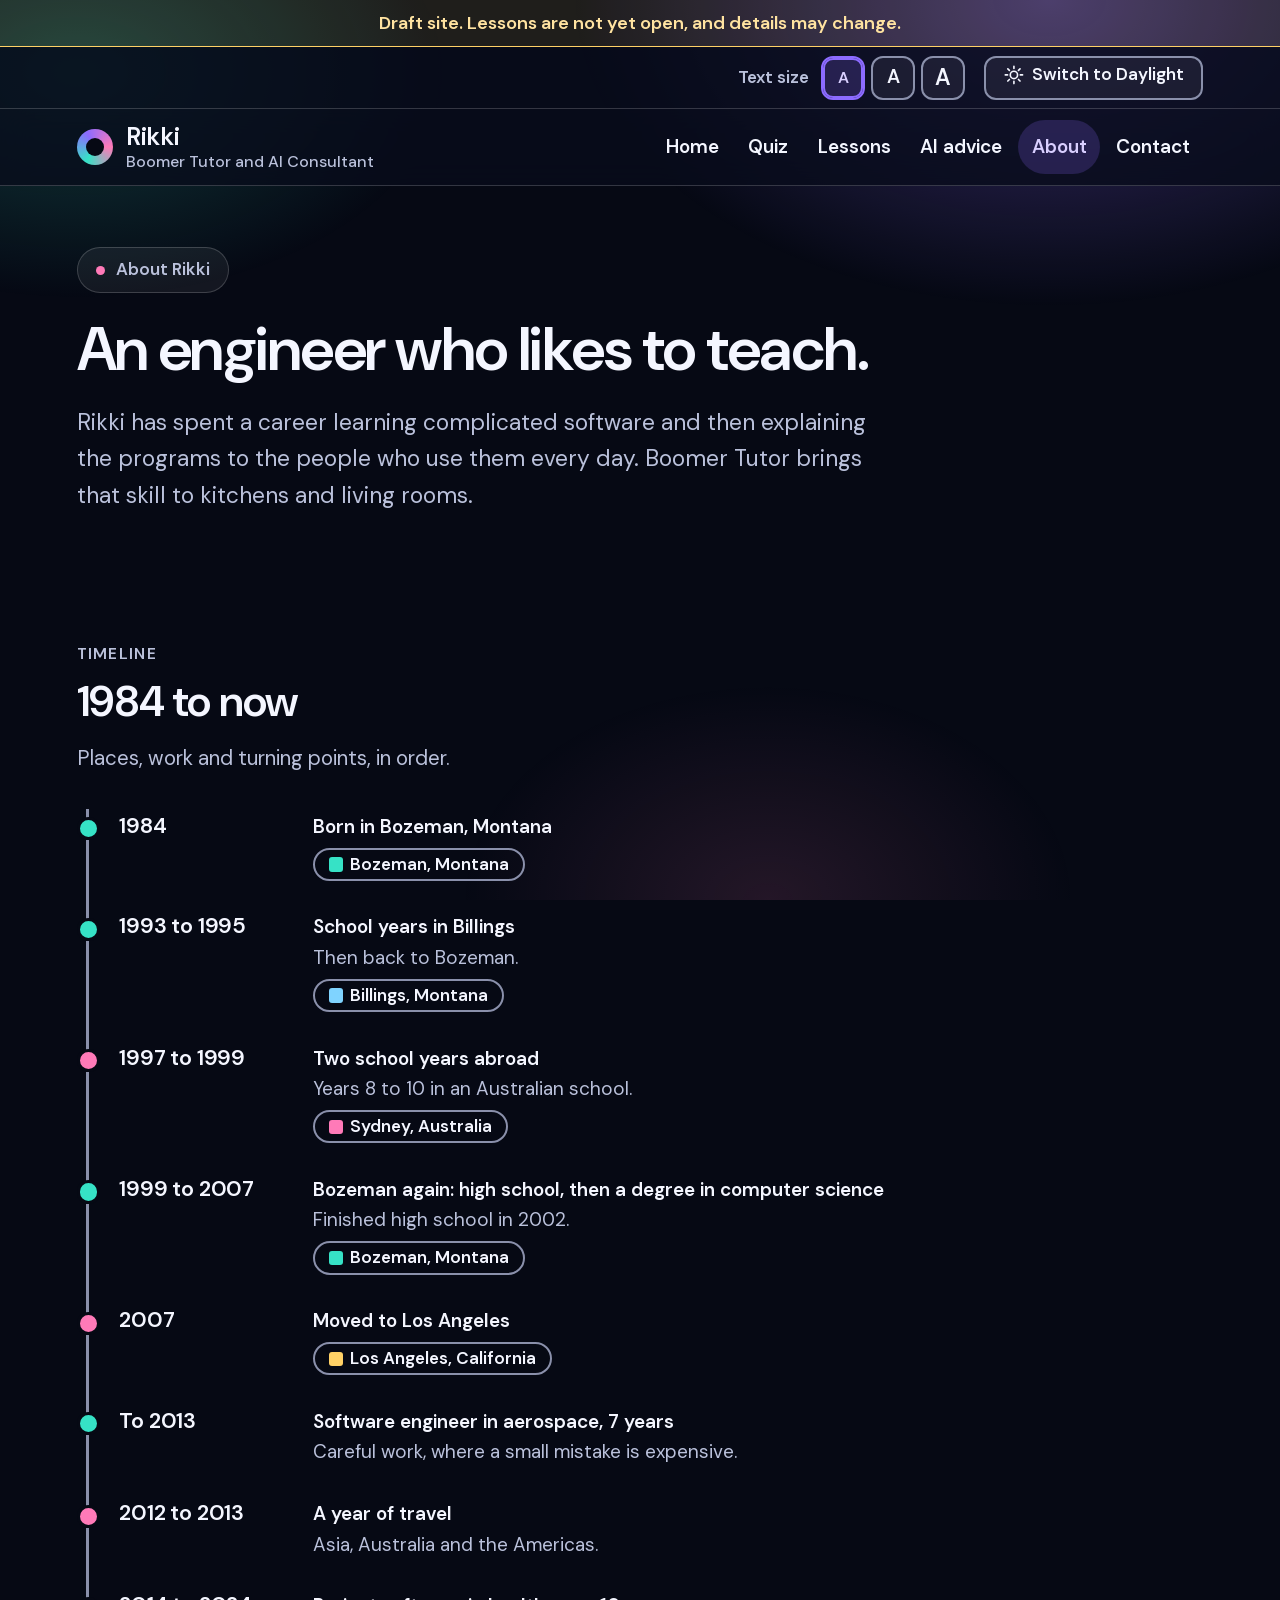
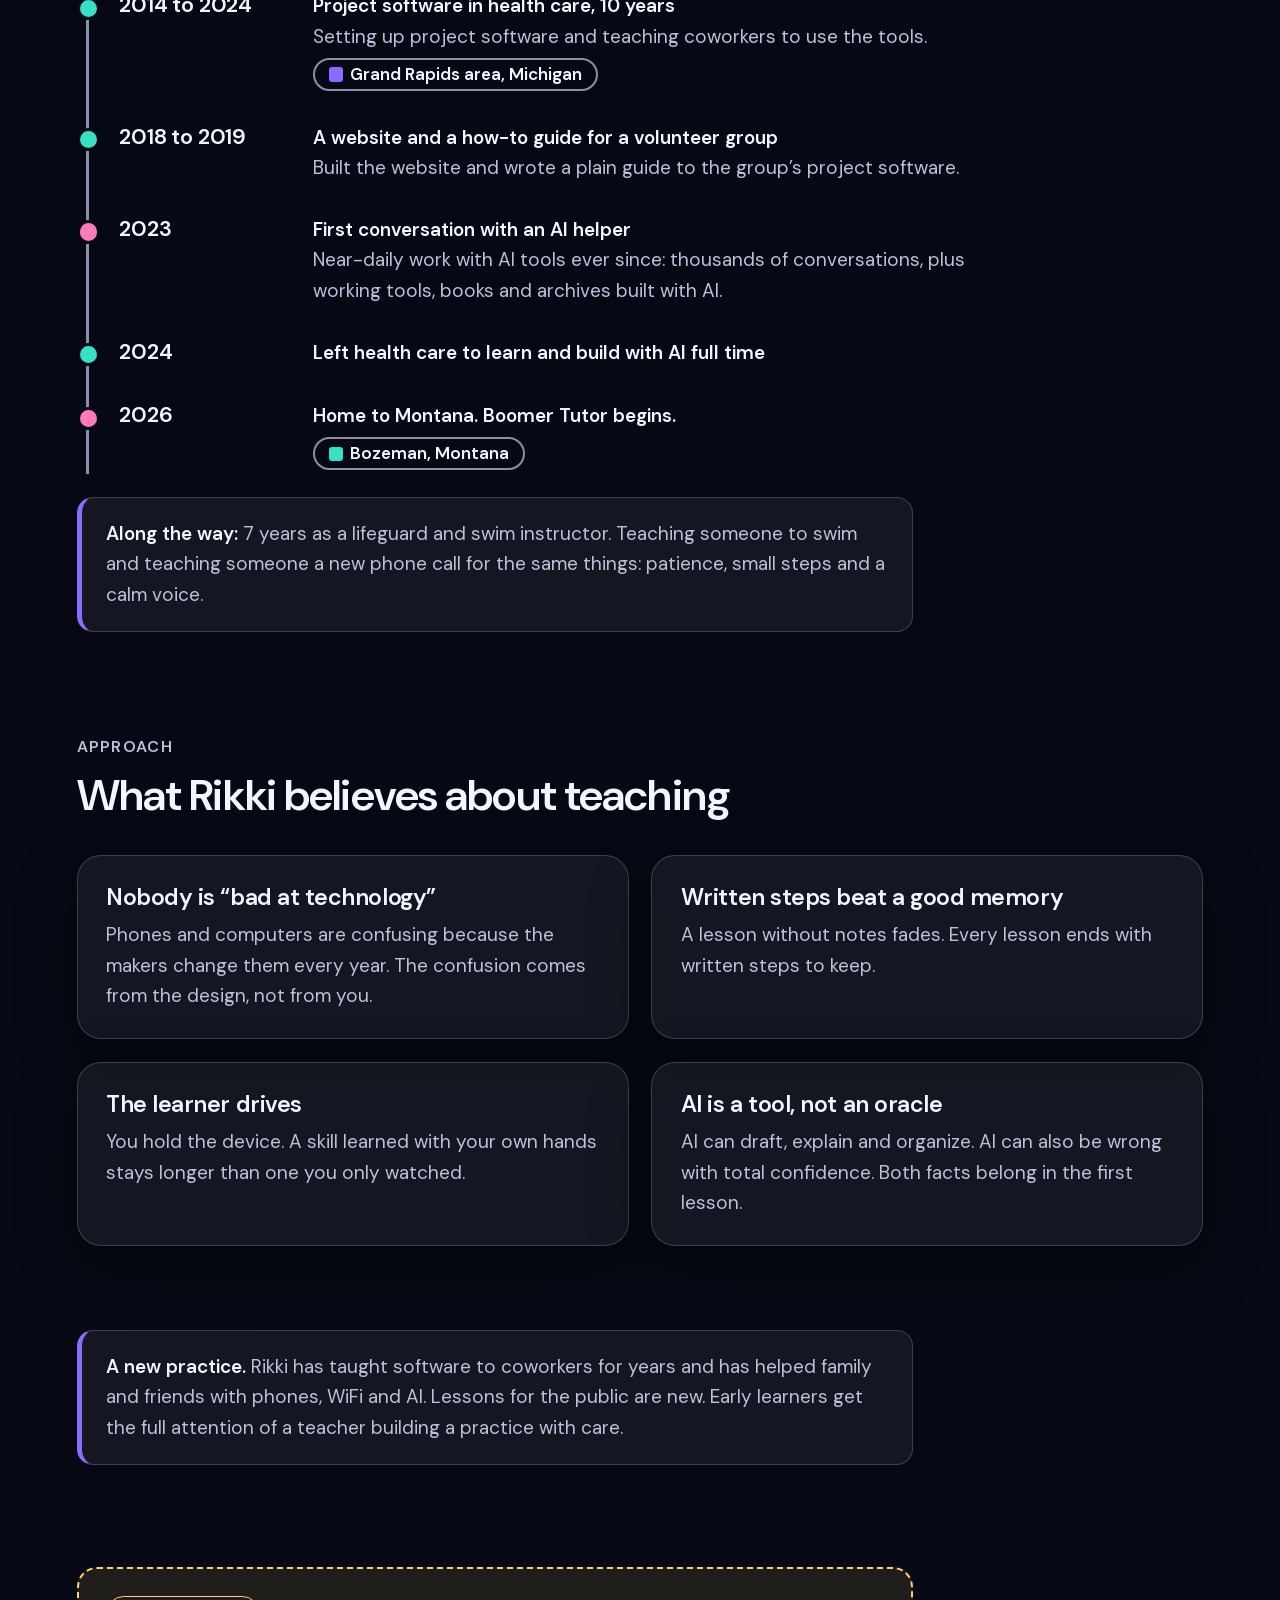
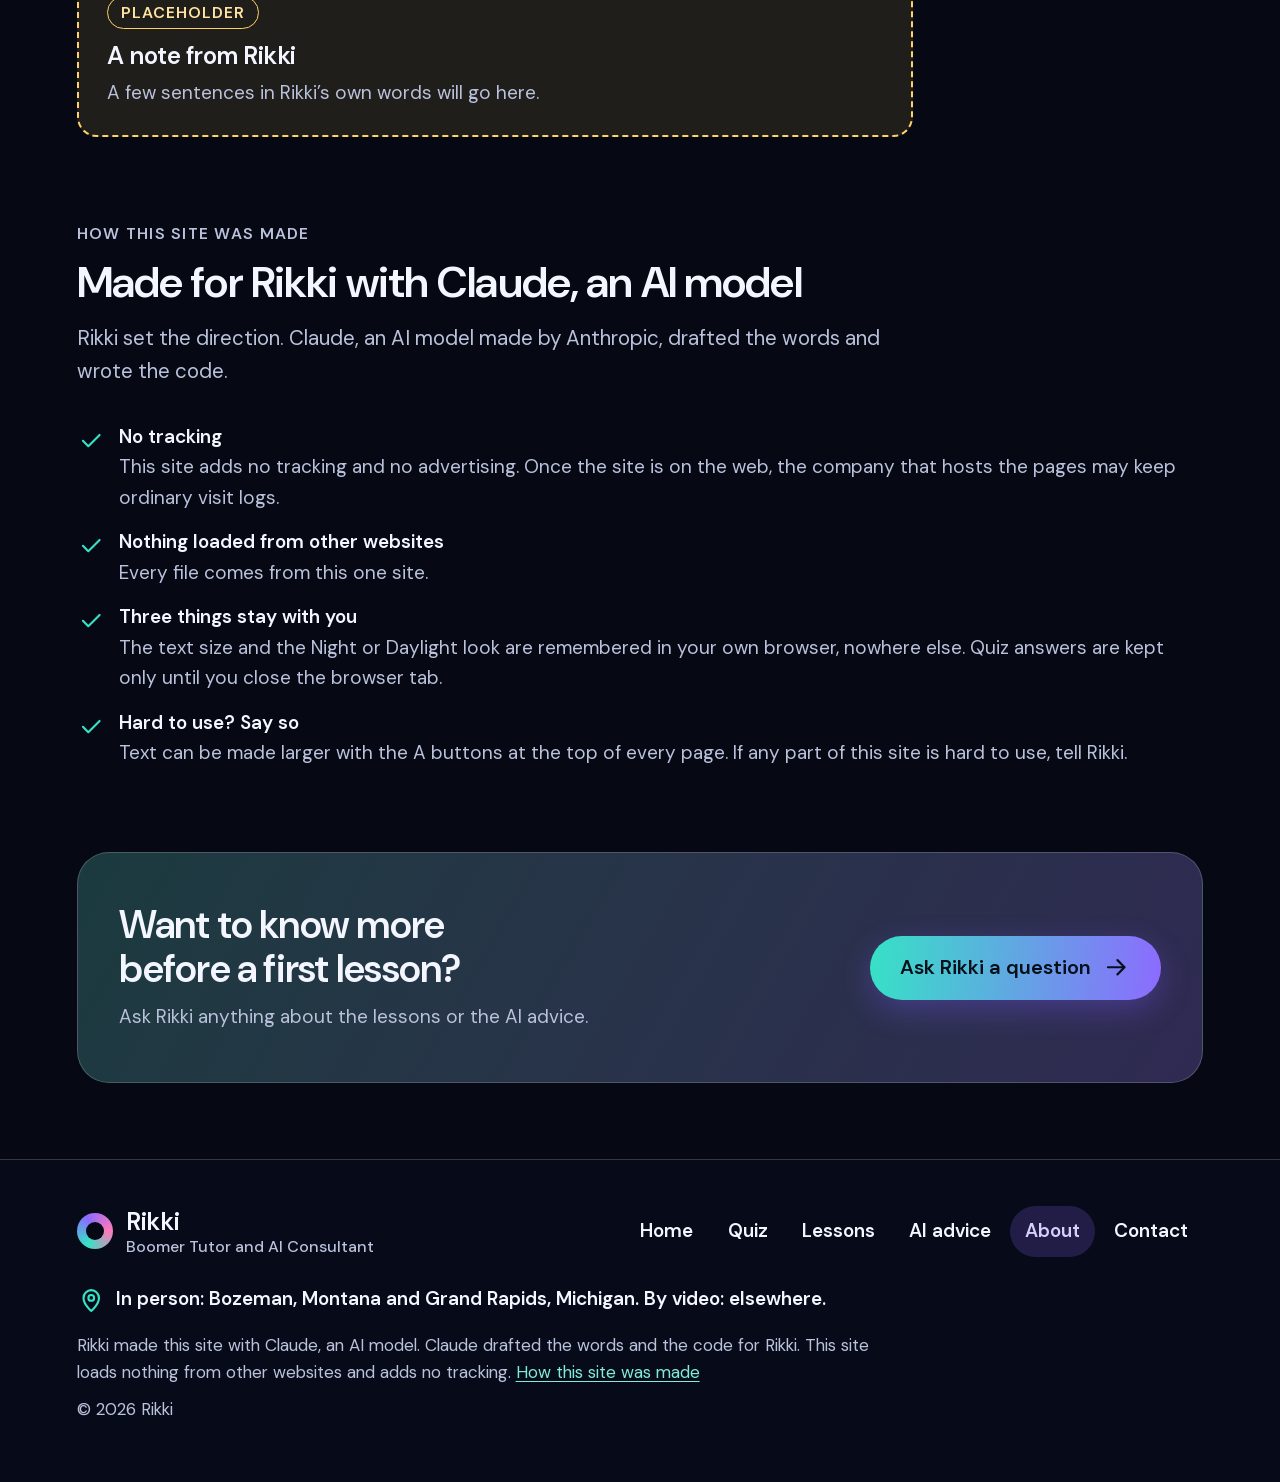
==== commit 001e9512: "Publish the site Co-Authored-By: Claude Fable 5.2 <noreply@anthropic.com>" ====
--- a/about.html
+++ b/about.html
@@ -6,7 +6,7 @@
 <meta name="robots" content="noindex, nofollow">
 <meta name="theme-color" content="#060914">
 <title>About Rikki · Rikki: Boomer Tutor and AI Consultant</title>
-<meta name="description" content="Rikki&#x27;s background: computer science, about seven years as a software engineer in aerospace, ten years with project software in health care, and near-daily work with AI tools since 2023.">
+<meta name="description" content="Rikki&#x27;s background: computer science, seven years as a software engineer in aerospace, ten years with project software in health care, and near-daily work with AI tools since 2023.">
 <link rel="icon" href="assets/icon.svg" type="image/svg+xml">
 <link rel="stylesheet" href="assets/style.css">
 <script>(function(){var r=document.documentElement;r.classList.add("js");try{var l=localStorage.getItem("bt-look"),s=localStorage.getItem("bt-size");if(l==="day"||l==="night")r.setAttribute("data-look",l);if(s==="2"||s==="3")r.setAttribute("data-size",s);}catch(e){}setTimeout(function(){if(!window.btReady||(document.getElementById("quiz")&&!window.btQuizReady)){r.classList.remove("js");}},3000);})();</script>
@@ -50,20 +50,27 @@
   <p class="lede">Rikki has spent a career learning complicated software and then explaining the programs to the people who use them every day. Boomer Tutor brings that skill to kitchens and living rooms.</p>
 </section>
 
-<section class="section wrap">
+<section class="section wrap" id="timeline">
   <div class="head">
-    <span class="kicker">Background</span>
-    <h2>Study and work, in short</h2>
+    <span class="kicker">Timeline</span>
+    <h2>1984 to now</h2>
+    <p>Places, work and turning points, in order.</p>
   </div>
-  <ul class="rows">
-    <li><b>Study</b><span><strong>A degree in computer science</strong>The foundation under everything else.</span></li>
-    <li><b>About 7 years</b><span><strong>Software engineer in aerospace</strong>Careful work, where a small mistake is expensive.</span></li>
-    <li><b>10 years</b><span><strong>Project software in health care</strong>Setting up project software and teaching coworkers to use the tools.</span></li>
-    <li><b>Consulting</b><span><strong>Hired as an independent software consultant</strong>Paid software work for a client.</span></li>
-    <li><b>Volunteer</b><span><strong>A website and a how-to guide for a volunteer group</strong>Built the website and wrote a plain guide to the group’s project software.</span></li>
-    <li><b>7 years</b><span><strong>Lifeguard and swim instructor</strong>Teaching someone to swim and teaching someone a new phone call for the same things: patience, small steps and a calm voice.</span></li>
-    <li><b>Since 2023</b><span><strong>Near-daily work with AI tools</strong>Thousands of conversations with AI tools, plus working tools, books and archives built with AI.</span></li>
-  </ul>
+  <ol class="chap" role="list">
+    <li><span class="yr">1984</span><div><strong>Born in Bozeman, Montana</strong><span class="where"><i class="p-boz"></i>Bozeman, Montana</span></div></li>
+    <li><span class="yr">1993 to 1995</span><div><strong>School years in Billings</strong><span class="more">Then back to Bozeman.</span><span class="where"><i class="p-bil"></i>Billings, Montana</span></div></li>
+    <li class="mile"><span class="yr">1997 to 1999</span><div><strong>Two school years abroad</strong><span class="more">Years 8 to 10 in an Australian school.</span><span class="where"><i class="p-syd"></i>Sydney, Australia</span></div></li>
+    <li><span class="yr">1999 to 2007</span><div><strong>Bozeman again: high school, then a degree in computer science</strong><span class="more">Finished high school in 2002.</span><span class="where"><i class="p-boz"></i>Bozeman, Montana</span></div></li>
+    <li class="mile"><span class="yr">2007</span><div><strong>Moved to Los Angeles</strong><span class="where"><i class="p-la"></i>Los Angeles, California</span></div></li>
+    <li><span class="yr">To 2013</span><div><strong>Software engineer in aerospace, 7 years</strong><span class="more">Careful work, where a small mistake is expensive.</span></div></li>
+    <li class="mile"><span class="yr">2012 to 2013</span><div><strong>A year of travel</strong><span class="more">Asia, Australia and the Americas.</span></div></li>
+    <li><span class="yr">2014 to 2024</span><div><strong>Project software in health care, 10 years</strong><span class="more">Setting up project software and teaching coworkers to use the tools.</span><span class="where"><i class="p-gr"></i>Grand Rapids area, Michigan</span></div></li>
+    <li><span class="yr">2018 to 2019</span><div><strong>A website and a how-to guide for a volunteer group</strong><span class="more">Built the website and wrote a plain guide to the group’s project software.</span></div></li>
+    <li class="mile"><span class="yr">2023</span><div><strong>First conversation with an AI helper</strong><span class="more">Near-daily work with AI tools ever since: thousands of conversations, plus working tools, books and archives built with AI.</span></div></li>
+    <li><span class="yr">2024</span><div><strong>Left health care to learn and build with AI full time</strong></div></li>
+    <li class="mile"><span class="yr">2026</span><div><strong>Home to Montana. Boomer Tutor begins.</strong><span class="where"><i class="p-boz"></i>Bozeman, Montana</span></div></li>
+  </ol>
+  <p class="note gap"><strong>Along the way:</strong> 7 years as a lifeguard and swim instructor. Teaching someone to swim and teaching someone a new phone call for the same things: patience, small steps and a calm voice.</p>
 </section>
 
 <section class="section wrap">
--- a/assets/style.css
+++ b/assets/style.css
@@ -20,6 +20,7 @@
   --shadow:0 20px 60px rgba(0,0,0,.45);--nav:rgba(8,12,28,.78);--focus:#FFD166;
   --warn-bg:rgba(255,209,102,.10);--warn-line:#FFD166;--warn-ink:#FFE3A1;
   --alert-bg:rgba(255,122,184,.12);--alert-line:#FF7AB8;
+  --p-boz:#36E2C6;--p-bil:#7FD3FF;--p-syd:#FF7AB8;--p-la:#FFD166;--p-trv:#C9B8FF;--p-gr:#8C6BFF;--p-ink:#06101A;
   color-scheme:dark;
 }
 /* Daylight look */
@@ -33,6 +34,7 @@
   --shadow:0 18px 50px rgba(28,39,90,.12);--nav:rgba(255,255,255,.86);--focus:#B4004E;
   --warn-bg:#FFF6DA;--warn-line:#8F6A00;--warn-ink:#5C4300;
   --alert-bg:#FFECF3;--alert-line:#B4004E;
+  --p-boz:#00857A;--p-bil:#1F6FB8;--p-syd:#B4004E;--p-la:#8F6A00;--p-trv:#6B7392;--p-gr:#7A3DFF;--p-ink:#FFFFFF;
   color-scheme:light;
 }
 
@@ -112,9 +114,6 @@
 .eyebrow b{width:9px;height:9px;border-radius:50%;background:var(--acc3);flex:none}
 .hero h1{font-size:clamp(2.5rem,6vw,4.5rem);line-height:1.04;letter-spacing:-.03em;margin:1.3rem 0 1.1rem}
 .lede{font-size:1.2rem;color:var(--muted);max-width:36rem;margin:0 0 1.9rem}
-.proof{display:grid;grid-template-columns:repeat(3,minmax(0,1fr));gap:1.4rem;margin-top:2.3rem;list-style:none;max-width:38rem}
-.proof li{font-size:.9rem;color:var(--muted);line-height:1.35}
-.proof strong{display:block;font-size:1.6rem;color:var(--ink);letter-spacing:-.02em;line-height:1.1;margin-bottom:.2rem}
 .orbit{width:100%;max-width:520px;justify-self:center}
 .orbit .ring{fill:none;stroke:var(--edge);stroke-width:1.5;opacity:.7}
 .orbit .pill rect{fill:var(--solid);stroke:var(--edge);stroke-width:1.5}
@@ -278,8 +277,6 @@
 }
 @media (max-width:560px){
   .g4,.steps.four{grid-template-columns:1fr}
-  .proof{grid-template-columns:1fr;gap:.9rem}
-  .proof strong{font-size:1.3rem}
   .mark{font-size:1.2rem;flex:1 1 0;min-width:0}
   .mark small{font-size:.84rem}
   html:not(.js) .mark{flex:0 0 100%}
@@ -293,6 +290,52 @@
   .hero h1{font-size:min(2.5rem,11vw)}
   .size-cap{display:none}
 }
+
+/* ---------- Timeline, 1984 to now ----------
+   The ribbon on Home is a picture made of boxes: one column per quarter year, 172 columns from 1984 to the end of 2026.
+   The ribbon is hidden from screen readers; the two lists under the ribbon say the same things in words. */
+.tl-home{padding-top:.6rem;padding-bottom:1.6rem}
+.tl-title{font-size:clamp(1.3rem,2.6vw,1.6rem);margin:0 0 .9rem}
+.tl-lab{display:block;font-size:.84rem;font-weight:600;letter-spacing:.08em;text-transform:uppercase;color:var(--muted);margin:.5rem 0 .3rem}
+.tl-row{display:grid;grid-template-columns:repeat(172,minmax(0,1fr));align-items:stretch}
+.tl-seg{height:2rem;border-radius:8px;margin:0 1px;display:flex;align-items:center;justify-content:center;overflow:hidden;white-space:nowrap;
+  font-size:.84rem;font-weight:600;color:var(--p-ink)}
+.tl-bar{height:1.9rem;border-radius:999px;margin:0 1px;border:2px solid var(--edge);background:var(--card);display:flex;align-items:center;justify-content:center;
+  overflow:hidden;white-space:nowrap;font-size:.84rem;font-weight:600;color:var(--ink);padding:0 .4rem}
+.p-boz{background:var(--p-boz)}.p-bil{background:var(--p-bil)}.p-syd{background:var(--p-syd)}.p-la{background:var(--p-la)}.p-gr{background:var(--p-gr)}
+.p-trv{background:repeating-linear-gradient(45deg,var(--p-trv),var(--p-trv) 5px,transparent 5px,transparent 9px),var(--card2);border:1px solid var(--p-trv)}
+.s1{grid-column:1/39}.s2{grid-column:39/47}.s3{grid-column:47/55}.s4{grid-column:55/63}.s5{grid-column:63/95}.s6{grid-column:95/116}.s7{grid-column:116/121}.s8{grid-column:121/171}.s9{grid-column:171/173}
+.d1{grid-column:1/75}.d2{grid-column:75/120}.d3{grid-column:122/162}.d4{grid-column:162/173}
+.tl-dots{height:1.3rem;align-items:center;margin-top:.35rem}
+.tl-dots i{width:12px;height:12px;border-radius:50%;background:var(--ink);box-shadow:0 0 0 3px var(--acc2);margin-left:-6px}
+.t1{grid-column:1;margin-left:0!important}.t2{grid-column:55}.t3{grid-column:95}.t4{grid-column:116}.t5{grid-column:121}.t6{grid-column:158}.t7{grid-column:171}
+.tl-axis{border-top:2px solid var(--edge);padding-top:.25rem;font-size:.84rem;color:var(--muted)}
+.tl-axis span{white-space:nowrap}
+.y84{grid-column:1}.y90{grid-column:25}.y00{grid-column:65}.y10{grid-column:105}.y20{grid-column:145}.ynow{grid-column:160/173;text-align:right}
+.tl-key{list-style:none;display:flex;flex-wrap:wrap;gap:.35rem 1.1rem;margin:.9rem 0 0;color:var(--muted)}
+.tl-key li{display:inline-flex;align-items:center;gap:.4rem}
+.tl-key b{color:var(--ink)}
+.tl-key i{width:.85rem;height:.85rem;border-radius:4px;flex:none}
+.tl-work{list-style:none;display:flex;flex-wrap:wrap;gap:.5rem;margin:.9rem 0 0}
+.tl-work li{border:2px solid var(--edge);border-radius:999px;padding:.2rem .9rem;font-weight:600;background:var(--card)}
+.tl-more{margin:1rem 0 0}
+@media (max-width:940px){.tl-seg,.tl-bar{font-size:0;padding:0}.tl-seg{height:1.5rem}.tl-bar{height:1.1rem}}
+@media (max-width:560px){.y90,.y20{display:none}.tl-key{flex-direction:column;gap:.3rem}.tl-work{flex-direction:column;align-items:flex-start}.tl-work li{border-radius:16px}}
+
+/* The full timeline on the About page */
+.chap{list-style:none;border-left:3px solid var(--edge);margin-left:.5rem;max-width:50rem}
+.chap li{position:relative;padding:0 0 1.5rem 1.6rem;display:grid;grid-template-columns:9rem 1fr;gap:.2rem 1.2rem;align-items:baseline}
+.chap li:last-child{padding-bottom:.2rem}
+.chap li::before{content:"";position:absolute;left:-.62rem;top:.45rem;width:.9rem;height:.9rem;border-radius:50%;background:var(--acc1);border:3px solid var(--bg)}
+html[data-look="day"] .chap li::before{background:var(--acc2)}
+.chap li.mile::before{background:var(--acc3)}
+html[data-look="day"] .chap li.mile::before{background:#B4004E}
+.chap .yr{font-weight:600;font-size:1.15rem;letter-spacing:-.01em}
+.chap strong{display:block}
+.chap .more{display:block;color:var(--muted)}
+.chap .where{display:inline-flex;align-items:center;gap:.4rem;margin-top:.3rem;font-size:.9rem;font-weight:600;border:2px solid var(--edge);border-radius:999px;padding:.05rem .7rem}
+.chap .where i{width:.75rem;height:.75rem;border-radius:3px;flex:none}
+@media (max-width:700px){.chap li{grid-template-columns:1fr}}
 
 /* ---------- The yes-or-no quiz (magazine style) ---------- */
 .serif{font-family:"Source Serif 4",Georgia,"Times New Roman",serif;letter-spacing:-.015em}
@@ -450,6 +493,7 @@
   .print-head{display:block;font-weight:600;border-bottom:2px solid #000;padding-bottom:.4rem;margin:0 0 1.2rem}
   .quiz{min-height:0!important;padding-top:0}
   .plan li.lesson,.q,.card,.alert{box-shadow:none;break-inside:avoid;page-break-inside:avoid}
+  .tl{display:none}
   .plan li.lesson::before,.steps li::before{background:none;border:2px solid #000;color:#000}
   .first-tag{border:1.5px solid #000}
   .foot{background:none;border-top:1px solid #000;padding:1rem 0 0}
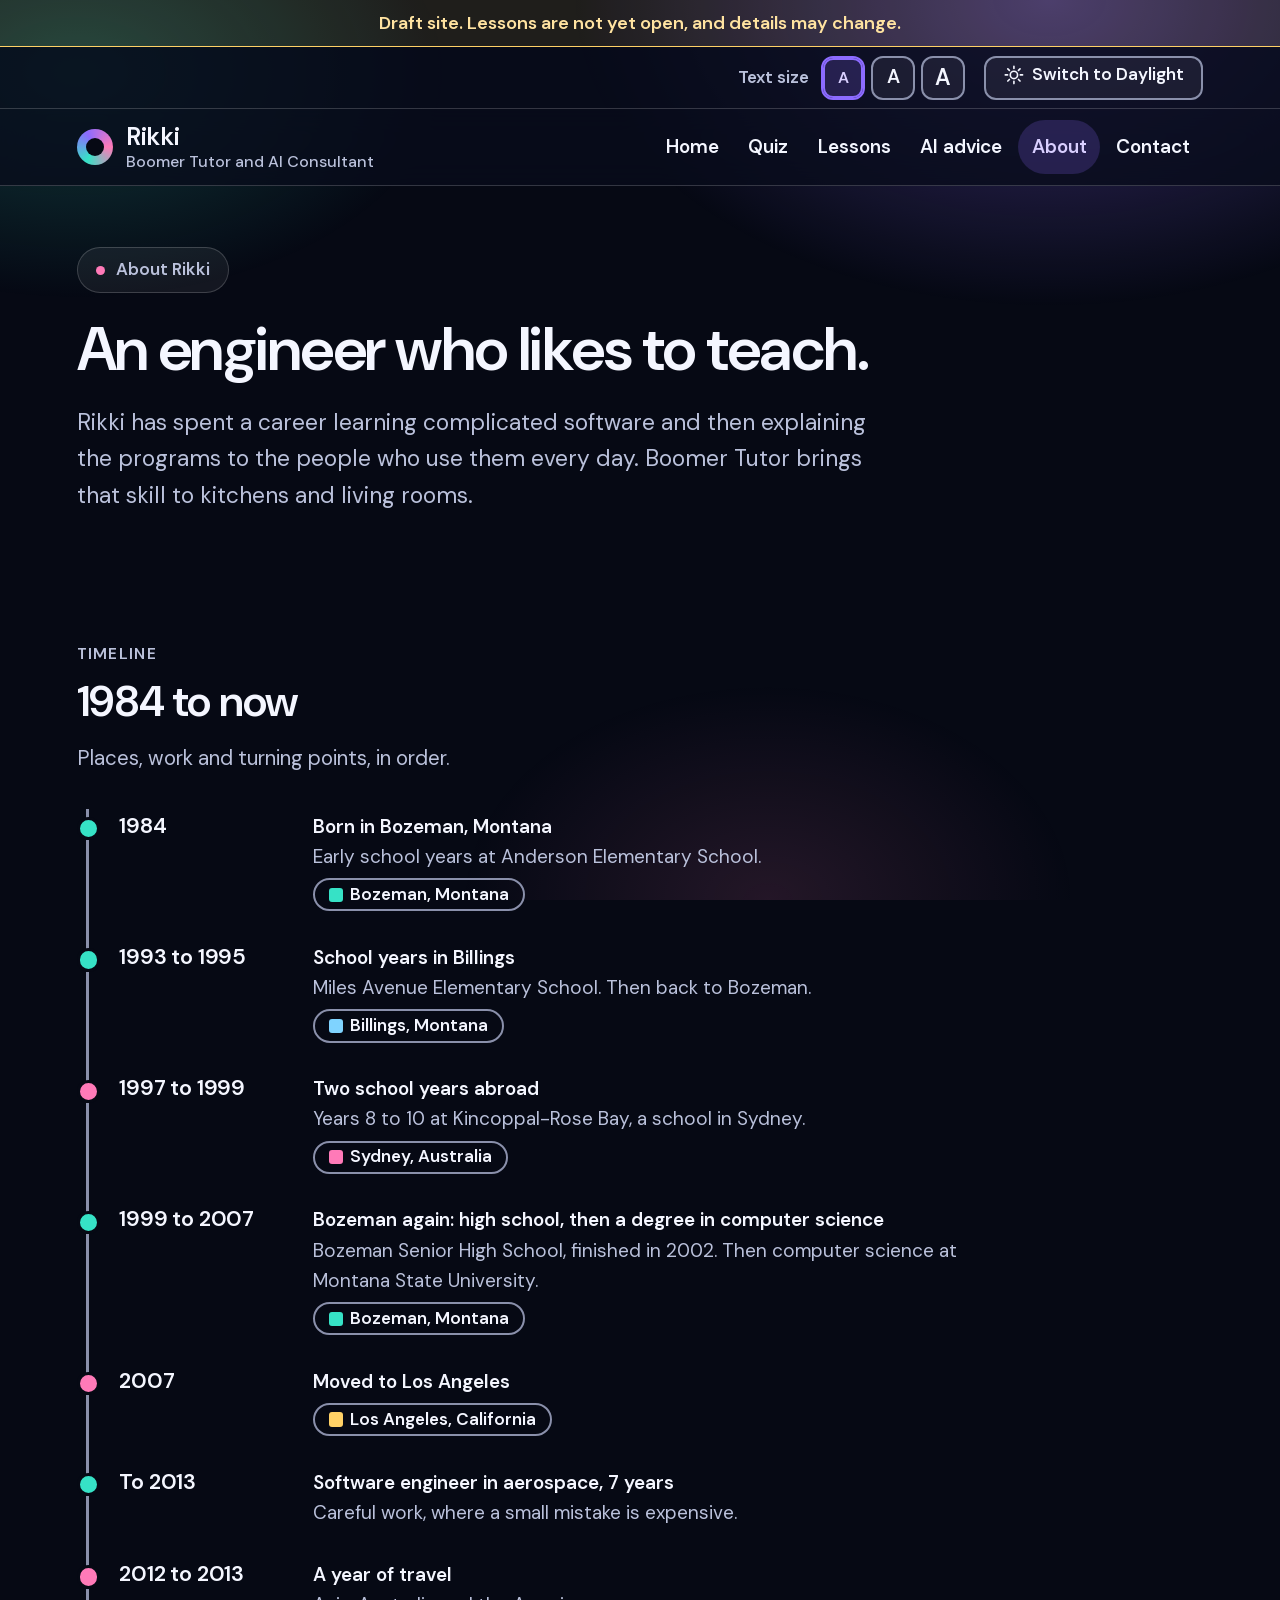
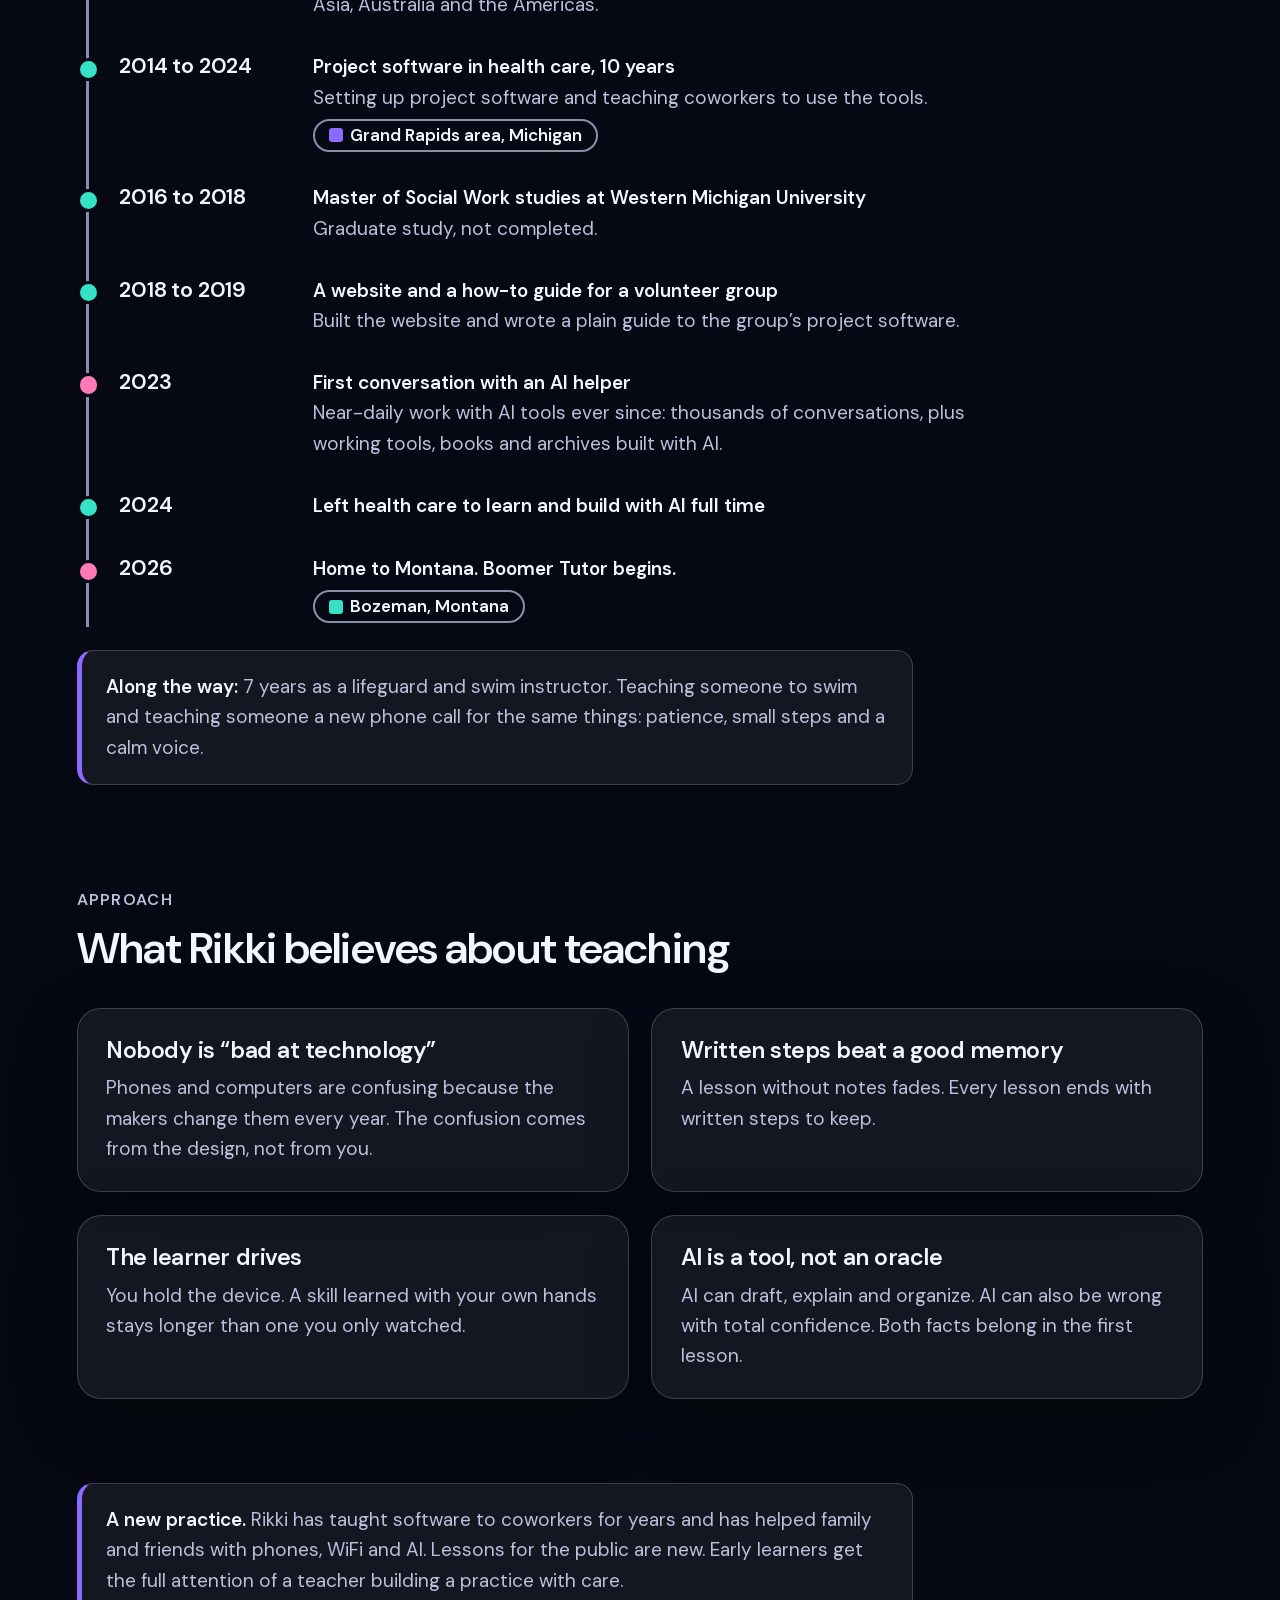
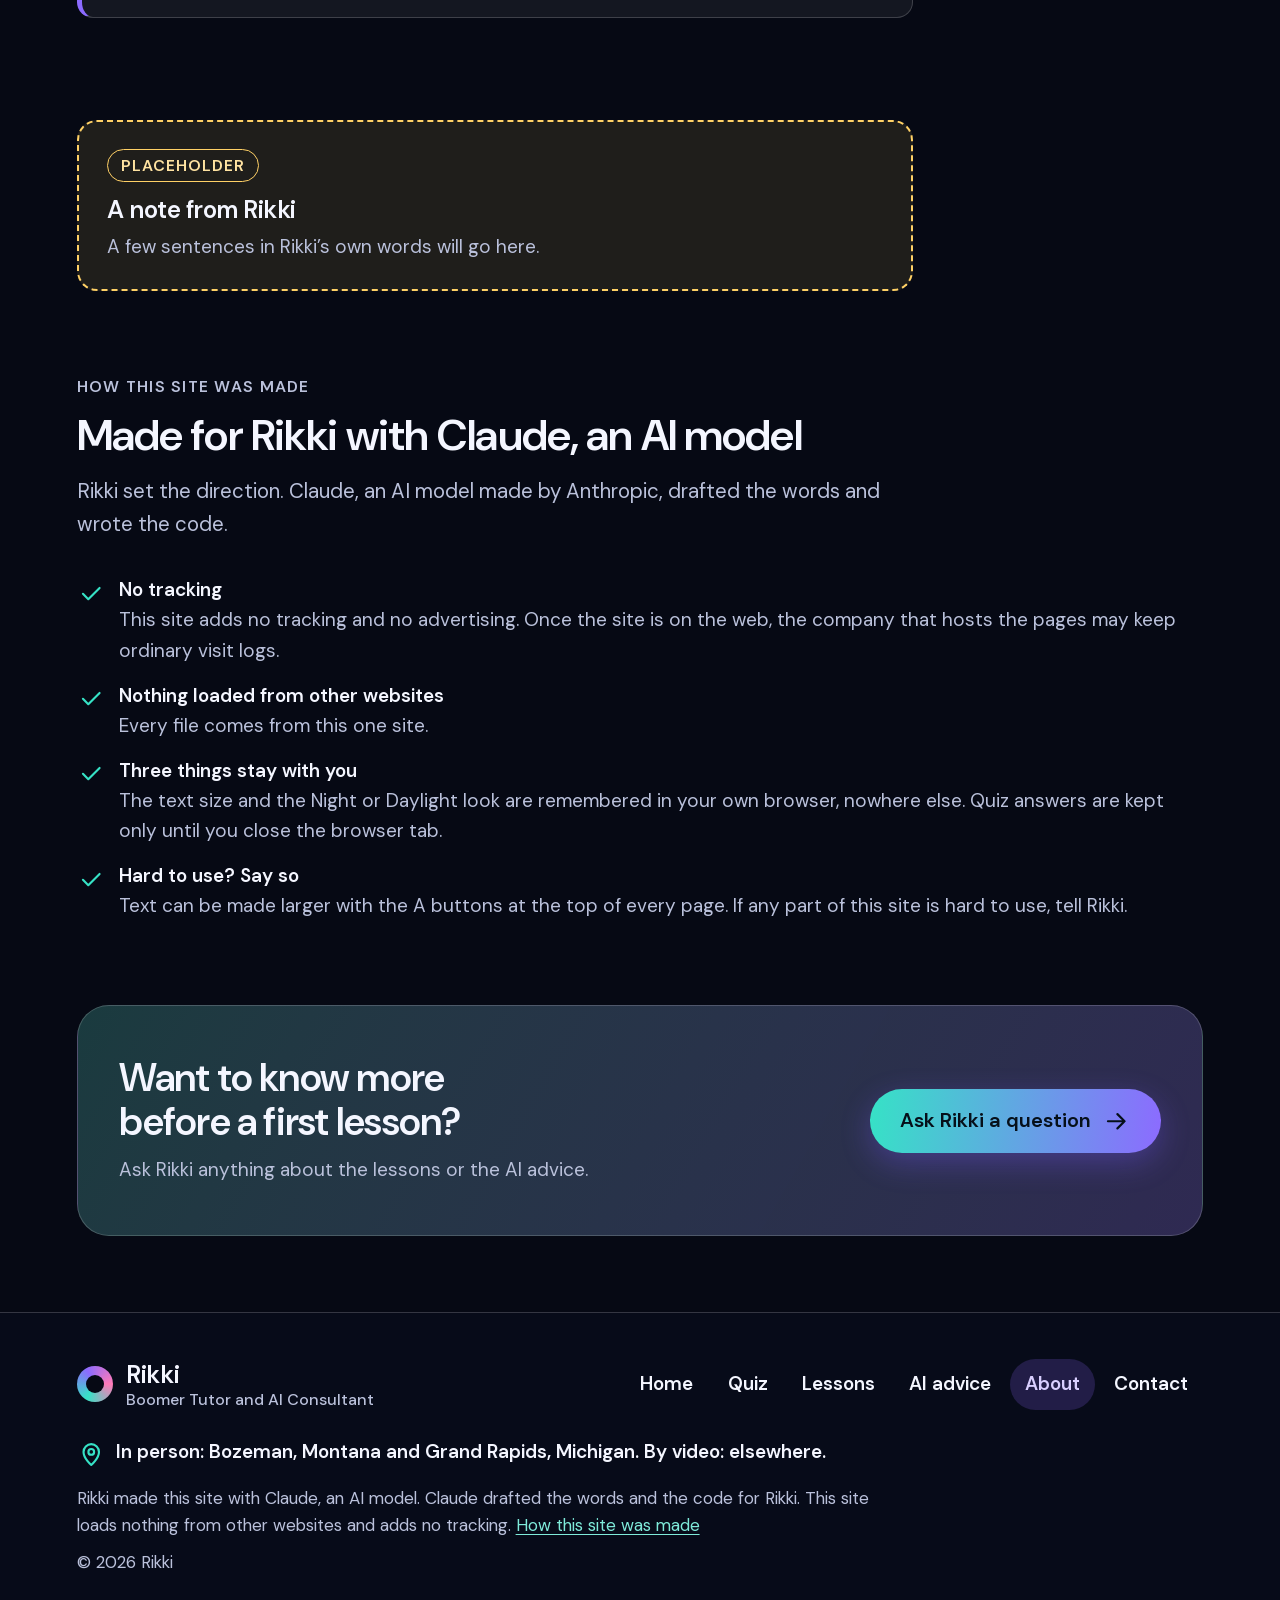
==== commit 11d757c4: "Publish the site Co-Authored-By: Claude Fable 5.2 <noreply@anthropic.com>" ====
--- a/about.html
+++ b/about.html
@@ -57,14 +57,15 @@
     <p>Places, work and turning points, in order.</p>
   </div>
   <ol class="chap" role="list">
-    <li><span class="yr">1984</span><div><strong>Born in Bozeman, Montana</strong><span class="where"><i class="p-boz"></i>Bozeman, Montana</span></div></li>
-    <li><span class="yr">1993 to 1995</span><div><strong>School years in Billings</strong><span class="more">Then back to Bozeman.</span><span class="where"><i class="p-bil"></i>Billings, Montana</span></div></li>
-    <li class="mile"><span class="yr">1997 to 1999</span><div><strong>Two school years abroad</strong><span class="more">Years 8 to 10 in an Australian school.</span><span class="where"><i class="p-syd"></i>Sydney, Australia</span></div></li>
-    <li><span class="yr">1999 to 2007</span><div><strong>Bozeman again: high school, then a degree in computer science</strong><span class="more">Finished high school in 2002.</span><span class="where"><i class="p-boz"></i>Bozeman, Montana</span></div></li>
+    <li><span class="yr">1984</span><div><strong>Born in Bozeman, Montana</strong><span class="more">Early school years at Anderson Elementary School.</span><span class="where"><i class="p-boz"></i>Bozeman, Montana</span></div></li>
+    <li><span class="yr">1993 to 1995</span><div><strong>School years in Billings</strong><span class="more">Miles Avenue Elementary School. Then back to Bozeman.</span><span class="where"><i class="p-bil"></i>Billings, Montana</span></div></li>
+    <li class="mile"><span class="yr">1997 to 1999</span><div><strong>Two school years abroad</strong><span class="more">Years 8 to 10 at Kincoppal-Rose Bay, a school in Sydney.</span><span class="where"><i class="p-syd"></i>Sydney, Australia</span></div></li>
+    <li><span class="yr">1999 to 2007</span><div><strong>Bozeman again: high school, then a degree in computer science</strong><span class="more">Bozeman Senior High School, finished in 2002. Then computer science at Montana State University.</span><span class="where"><i class="p-boz"></i>Bozeman, Montana</span></div></li>
     <li class="mile"><span class="yr">2007</span><div><strong>Moved to Los Angeles</strong><span class="where"><i class="p-la"></i>Los Angeles, California</span></div></li>
     <li><span class="yr">To 2013</span><div><strong>Software engineer in aerospace, 7 years</strong><span class="more">Careful work, where a small mistake is expensive.</span></div></li>
     <li class="mile"><span class="yr">2012 to 2013</span><div><strong>A year of travel</strong><span class="more">Asia, Australia and the Americas.</span></div></li>
     <li><span class="yr">2014 to 2024</span><div><strong>Project software in health care, 10 years</strong><span class="more">Setting up project software and teaching coworkers to use the tools.</span><span class="where"><i class="p-gr"></i>Grand Rapids area, Michigan</span></div></li>
+    <li><span class="yr">2016 to 2018</span><div><strong>Master of Social Work studies at Western Michigan University</strong><span class="more">Graduate study, not completed.</span></div></li>
     <li><span class="yr">2018 to 2019</span><div><strong>A website and a how-to guide for a volunteer group</strong><span class="more">Built the website and wrote a plain guide to the group’s project software.</span></div></li>
     <li class="mile"><span class="yr">2023</span><div><strong>First conversation with an AI helper</strong><span class="more">Near-daily work with AI tools ever since: thousands of conversations, plus working tools, books and archives built with AI.</span></div></li>
     <li><span class="yr">2024</span><div><strong>Left health care to learn and build with AI full time</strong></div></li>
--- a/assets/style.css
+++ b/assets/style.css
@@ -348,7 +348,7 @@
 .print-head{display:none}
 
 .quiz{max-width:860px;padding-top:1.5rem;padding-bottom:3rem;scroll-margin-top:.4rem}
-.cover-title{font-size:clamp(2.6rem,9.5vw,4.8rem);line-height:1.02;font-weight:700;margin:0 0 1.2rem;max-width:11ch}
+.cover-title{font-size:clamp(2.6rem,9.5vw,4.8rem);line-height:1.02;font-weight:700;margin:0 0 1.2rem;max-width:15ch}
 .cover-row{display:flex;gap:1.2rem;align-items:center;margin-bottom:1.5rem}
 .cover-row .lede{margin:0;font-size:1.2rem}
 .cover-lines{list-style:none;font-weight:600;margin:0 0 1.4rem;display:grid;gap:.25rem}
